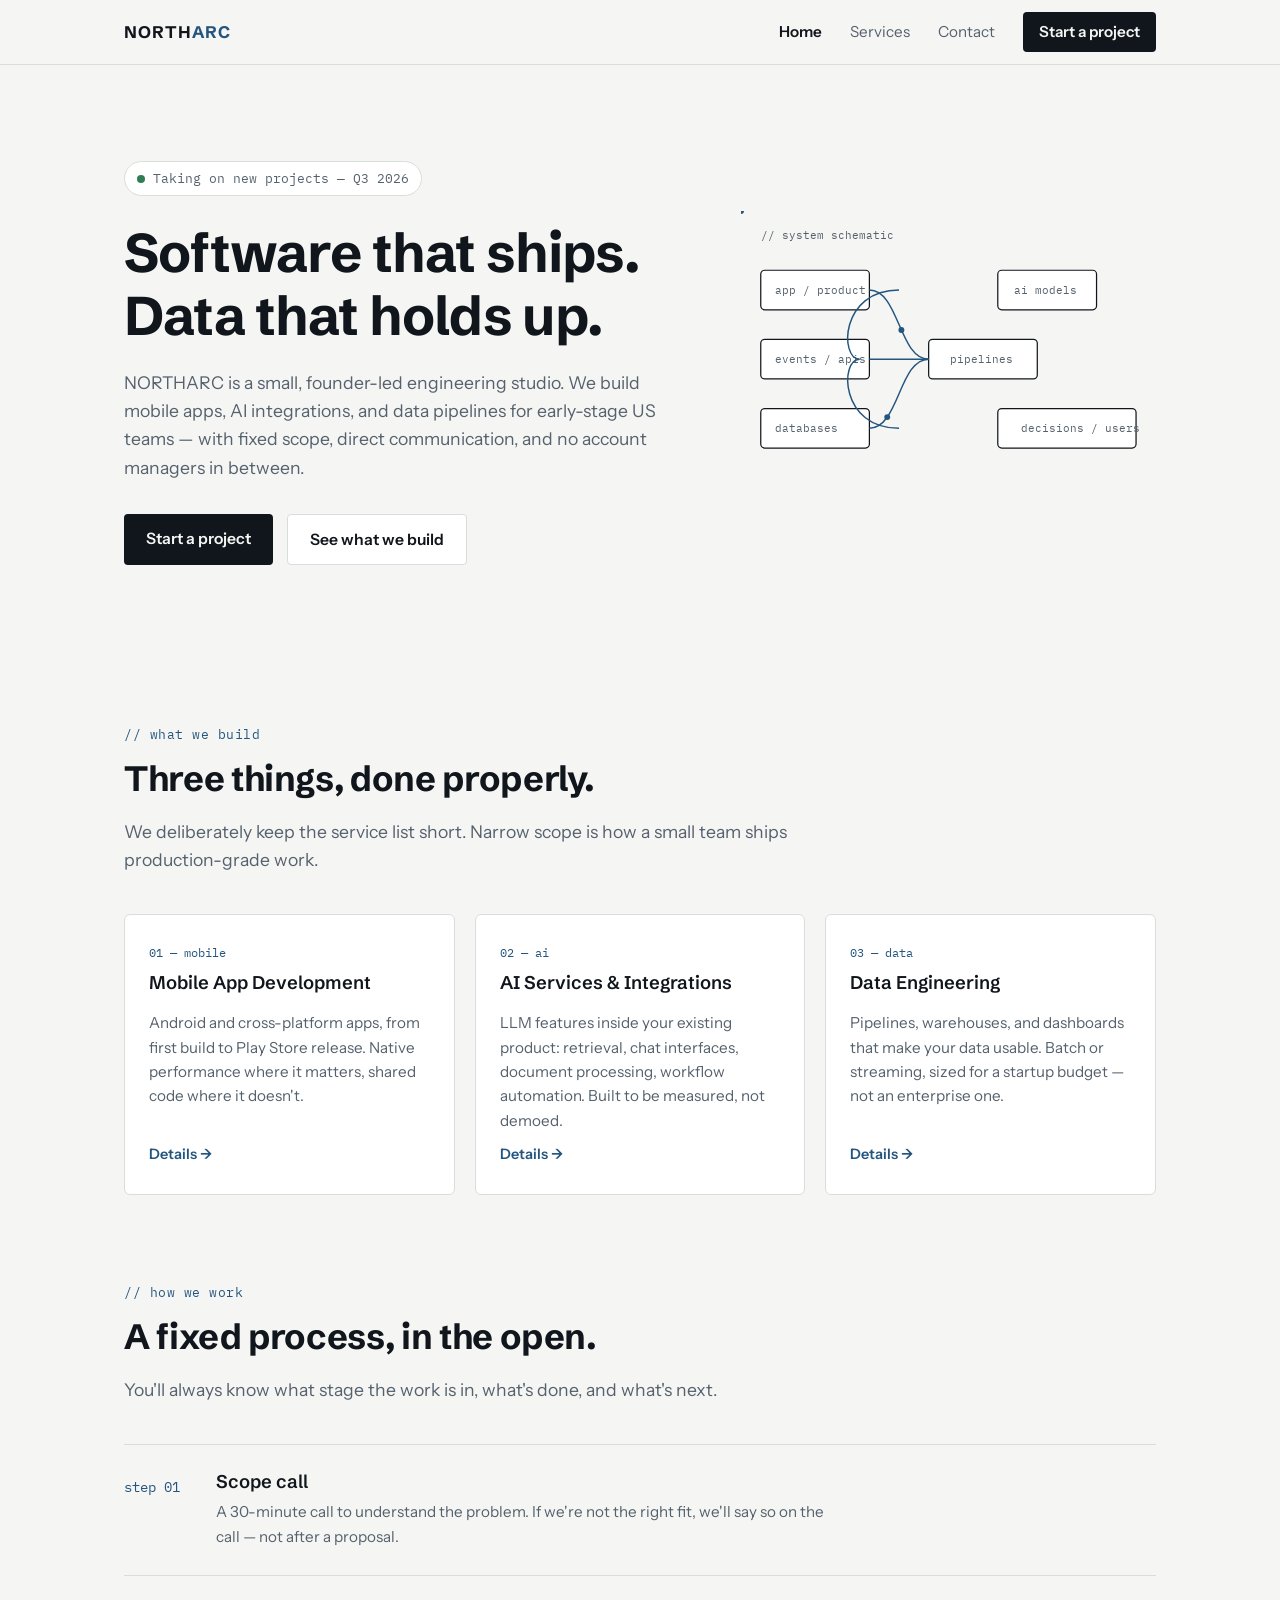
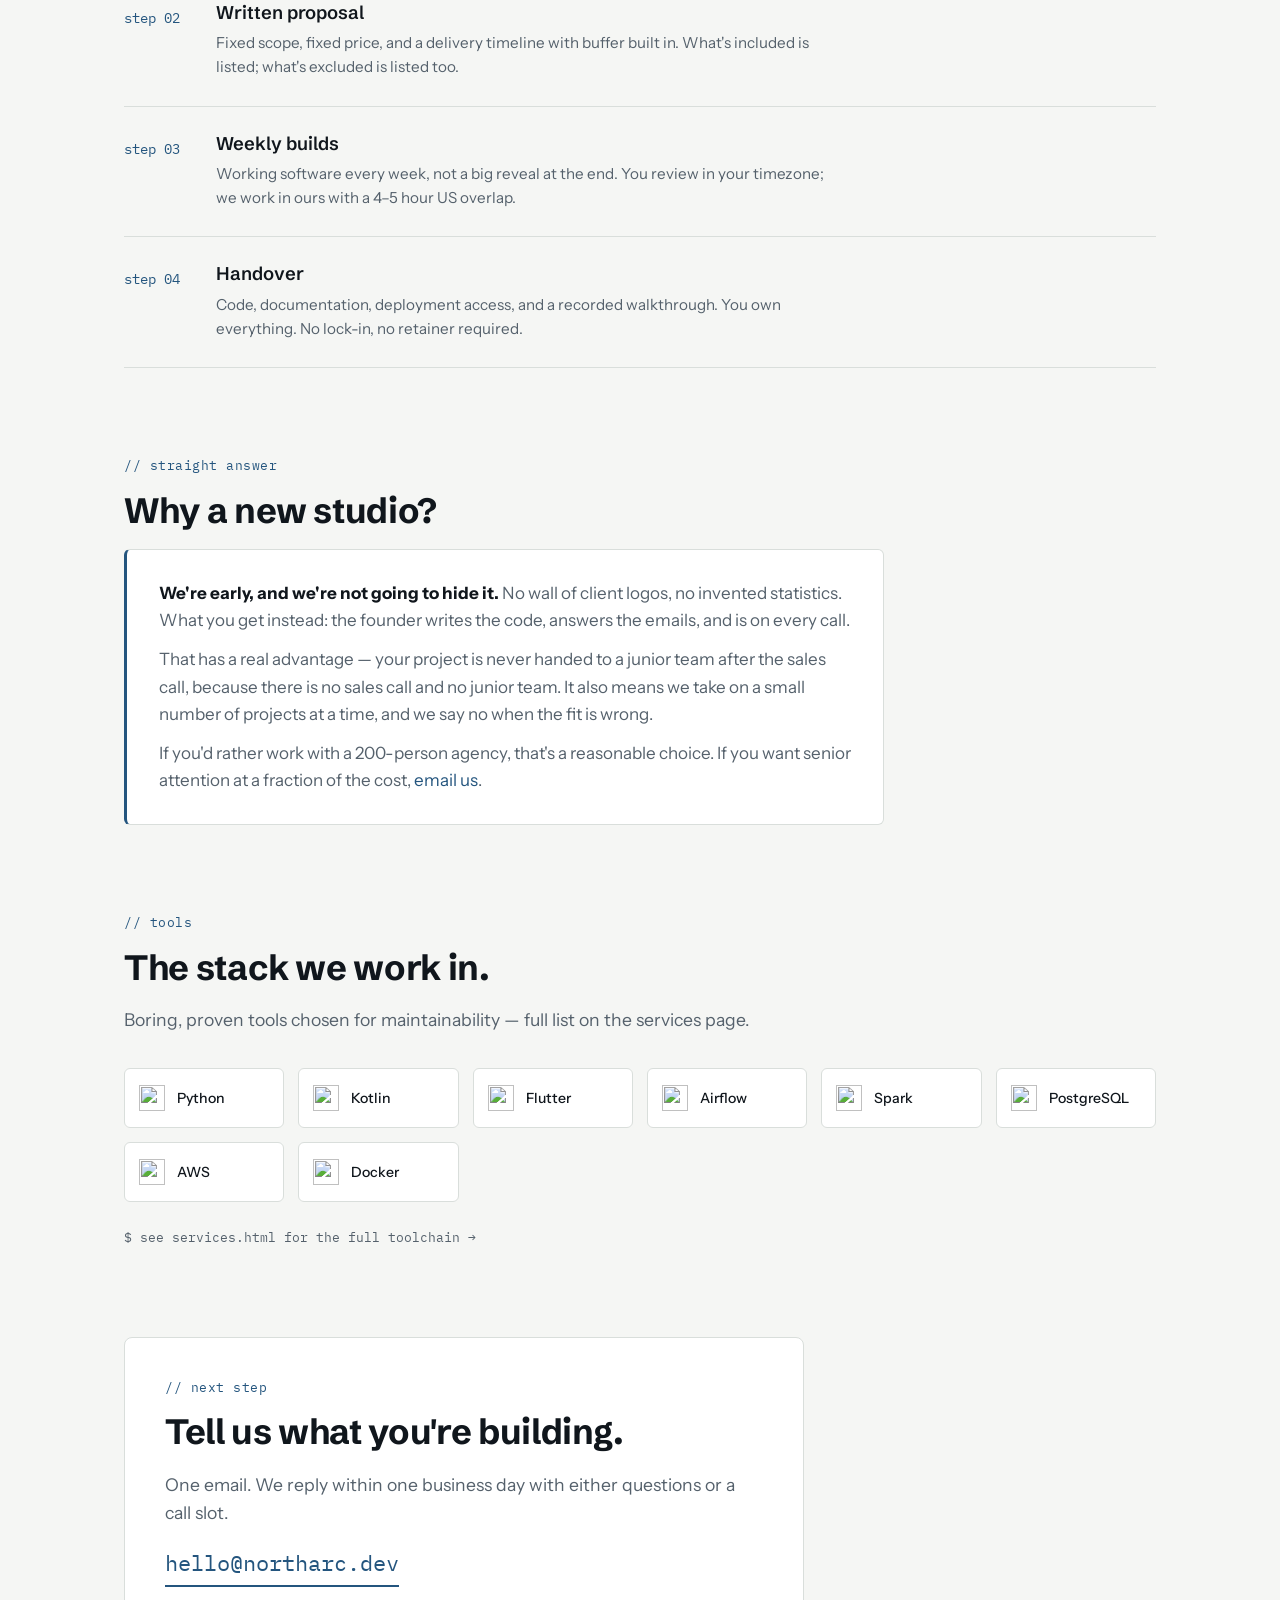
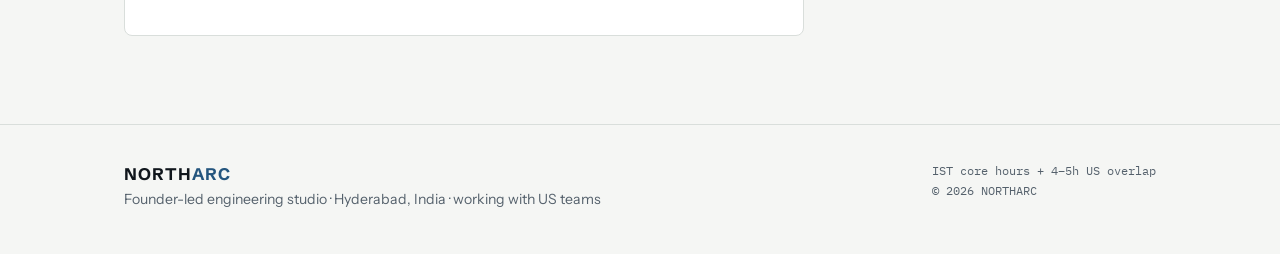
==== index.html @ 61504bf8 "Initial site: home, services, contact pages with shared styles" ====
<!DOCTYPE html>
<html lang="en">
<head>
  <meta charset="UTF-8" />
  <meta name="viewport" content="width=device-width, initial-scale=1.0" />
  <title>NORTHARC — Mobile, AI & Data Engineering for early-stage teams</title>
  <meta name="description" content="A small, founder-led engineering studio. We build mobile apps, AI integrations, and data pipelines for US startups — fixed scope, direct communication, no account managers." />
  <link rel="preconnect" href="https://fonts.googleapis.com" />
  <link rel="preconnect" href="https://fonts.gstatic.com" crossorigin />
  <link href="https://fonts.googleapis.com/css2?family=Schibsted+Grotesk:wght@500;700&family=Instrument+Sans:wght@400;500;600&family=IBM+Plex+Mono:wght@400;500&display=swap" rel="stylesheet" />
  <link rel="stylesheet" href="css/styles.css" />
</head>
<body>

<header class="site-header">
  <div class="wrap">
    <a class="logo" href="index.html">NORTH<span>ARC</span></a>
    <button class="menu-btn" aria-expanded="false" aria-controls="nav">menu</button>
    <nav class="main-nav" id="nav">
      <a href="index.html" class="active">Home</a>
      <a href="services.html">Services</a>
      <a href="contact.html">Contact</a>
      <a href="contact.html" class="nav-cta">Start a project</a>
    </nav>
  </div>
</header>

<main>

  <!-- HERO -->
  <div class="hero">
    <div class="wrap hero-grid">
      <div>
        <span class="status-line"><span class="dot"></span>Taking on new projects — Q3 2026</span>
        <h1>Software that ships.<br>Data that holds up.</h1>
        <p class="lede">NORTHARC is a small, founder-led engineering studio. We build mobile apps, AI integrations, and data pipelines for early-stage US teams — with fixed scope, direct communication, and no account managers in between.</p>
        <div class="btn-row">
          <a class="btn btn-primary" href="contact.html">Start a project</a>
          <a class="btn btn-ghost" href="services.html">See what we build</a>
        </div>
      </div>
      <div aria-hidden="true">
        <svg class="hero-schematic" viewBox="0 0 420 300" xmlns="http://www.w3.org/2000/svg">
          <text x="20" y="28">// system schematic</text>
          <!-- sources -->
          <rect class="node" x="20" y="60" width="110" height="40" rx="4"/>
          <text x="34" y="84">app / product</text>
          <rect class="node" x="20" y="130" width="110" height="40" rx="4"/>
          <text x="34" y="154">events / apis</text>
          <rect class="node" x="20" y="200" width="110" height="40" rx="4"/>
          <text x="34" y="224">databases</text>
          <!-- transform -->
          <rect class="node" x="190" y="130" width="110" height="40" rx="4"/>
          <text x="212" y="154">pipelines</text>
          <!-- output -->
          <rect class="node" x="300" y="40" width="100" height="40" rx="4" transform="translate(-40,20)"/>
          <text x="276" y="84">ai models</text>
          <rect class="node" x="260" y="200" width="140" height="40" rx="4"/>
          <text x="284" y="224">decisions / users</text>
          <!-- pipes -->
          <path class="pipe" d="M130 80 C 160 80, 160 150, 190 150"/>
          <path class="pipe" d="M130 150 L 190 150"/>
          <path class="pipe" d="M130 220 C 160 220, 160 150, 190 150"/>
          <path class="pipe" d="M300 150 C 320 150, 320 80, 260 80" transform="translate(60,0) scale(-1,1) translate(-360,0)"/>
          <path class="pipe" d="M300 150 C 320 150, 320 220, 260 220" transform="translate(60,0) scale(-1,1) translate(-360,0)"/>
          <!-- packets -->
          <circle class="pkt" r="3"><animateMotion dur="3s" repeatCount="indefinite" path="M130 80 C 160 80, 160 150, 190 150"/></circle>
          <circle class="pkt" r="3"><animateMotion dur="3s" begin="1s" repeatCount="indefinite" path="M130 220 C 160 220, 160 150, 190 150"/></circle>
          <circle class="pkt" r="3"><animateMotion dur="3s" begin="2s" repeatCount="indefinite" path="M130 150 L 190 150"/></circle>
        </svg>
      </div>
    </div>
  </div>

  <!-- SERVICES OVERVIEW -->
  <section>
    <div class="wrap">
      <span class="eyebrow">// what we build</span>
      <h2>Three things, done properly.</h2>
      <p class="lede">We deliberately keep the service list short. Narrow scope is how a small team ships production-grade work.</p>
      <div class="card-grid">
        <div class="card reveal">
          <span class="tag">01 — mobile</span>
          <h3>Mobile App Development</h3>
          <p>Android and cross-platform apps, from first build to Play Store release. Native performance where it matters, shared code where it doesn't.</p>
          <a class="more" href="services.html#mobile">Details →</a>
        </div>
        <div class="card reveal">
          <span class="tag">02 — ai</span>
          <h3>AI Services & Integrations</h3>
          <p>LLM features inside your existing product: retrieval, chat interfaces, document processing, workflow automation. Built to be measured, not demoed.</p>
          <a class="more" href="services.html#ai">Details →</a>
        </div>
        <div class="card reveal">
          <span class="tag">03 — data</span>
          <h3>Data Engineering</h3>
          <p>Pipelines, warehouses, and dashboards that make your data usable. Batch or streaming, sized for a startup budget — not an enterprise one.</p>
          <a class="more" href="services.html#data">Details →</a>
        </div>
      </div>
    </div>
  </section>

  <!-- HOW WE WORK -->
  <section style="padding-top:0">
    <div class="wrap">
      <span class="eyebrow">// how we work</span>
      <h2>A fixed process, in the open.</h2>
      <p class="lede">You'll always know what stage the work is in, what's done, and what's next.</p>
      <div class="steps">
        <div class="step reveal">
          <span class="num">step 01</span>
          <div>
            <h3>Scope call</h3>
            <p>A 30-minute call to understand the problem. If we're not the right fit, we'll say so on the call — not after a proposal.</p>
          </div>
        </div>
        <div class="step reveal">
          <span class="num">step 02</span>
          <div>
            <h3>Written proposal</h3>
            <p>Fixed scope, fixed price, and a delivery timeline with buffer built in. What's included is listed; what's excluded is listed too.</p>
          </div>
        </div>
        <div class="step reveal">
          <span class="num">step 03</span>
          <div>
            <h3>Weekly builds</h3>
            <p>Working software every week, not a big reveal at the end. You review in your timezone; we work in ours with a 4–5 hour US overlap.</p>
          </div>
        </div>
        <div class="step reveal">
          <span class="num">step 04</span>
          <div>
            <h3>Handover</h3>
            <p>Code, documentation, deployment access, and a recorded walkthrough. You own everything. No lock-in, no retainer required.</p>
          </div>
        </div>
      </div>
    </div>
  </section>

  <!-- HONEST POSITIONING -->
  <section style="padding-top:0">
    <div class="wrap">
      <span class="eyebrow">// straight answer</span>
      <h2>Why a new studio?</h2>
      <div class="plain-block reveal">
        <p><strong>We're early, and we're not going to hide it.</strong> No wall of client logos, no invented statistics. What you get instead: the founder writes the code, answers the emails, and is on every call.</p>
        <p>That has a real advantage — your project is never handed to a junior team after the sales call, because there is no sales call and no junior team. It also means we take on a small number of projects at a time, and we say no when the fit is wrong.</p>
        <p>If you'd rather work with a 200-person agency, that's a reasonable choice. If you want senior attention at a fraction of the cost, <a href="contact.html">email us</a>.</p>
      </div>
    </div>
  </section>

  <!-- STACK STRIP -->
  <section style="padding-top:0">
    <div class="wrap">
      <span class="eyebrow">// tools</span>
      <h2>The stack we work in.</h2>
      <p class="lede">Boring, proven tools chosen for maintainability — full list on the services page.</p>
      <div class="stack-grid">
        <div class="stack-item reveal"><img src="https://cdn.jsdelivr.net/gh/devicons/devicon/icons/python/python-original.svg" alt="" loading="lazy"><span>Python</span></div>
        <div class="stack-item reveal"><img src="https://cdn.jsdelivr.net/gh/devicons/devicon/icons/kotlin/kotlin-original.svg" alt="" loading="lazy"><span>Kotlin</span></div>
        <div class="stack-item reveal"><img src="https://cdn.jsdelivr.net/gh/devicons/devicon/icons/flutter/flutter-original.svg" alt="" loading="lazy"><span>Flutter</span></div>
        <div class="stack-item reveal"><img src="https://cdn.jsdelivr.net/gh/devicons/devicon/icons/apacheairflow/apacheairflow-original.svg" alt="" loading="lazy"><span>Airflow</span></div>
        <div class="stack-item reveal"><img src="https://cdn.jsdelivr.net/gh/devicons/devicon/icons/apachespark/apachespark-original.svg" alt="" loading="lazy"><span>Spark</span></div>
        <div class="stack-item reveal"><img src="https://cdn.jsdelivr.net/gh/devicons/devicon/icons/postgresql/postgresql-original.svg" alt="" loading="lazy"><span>PostgreSQL</span></div>
        <div class="stack-item reveal"><img src="https://cdn.jsdelivr.net/gh/devicons/devicon/icons/amazonwebservices/amazonwebservices-original-wordmark.svg" alt="" loading="lazy"><span>AWS</span></div>
        <div class="stack-item reveal"><img src="https://cdn.jsdelivr.net/gh/devicons/devicon/icons/docker/docker-original.svg" alt="" loading="lazy"><span>Docker</span></div>
      </div>
      <p class="stack-note">$ see services.html for the full toolchain →</p>
    </div>
  </section>

  <!-- CTA -->
  <section style="padding-top:0">
    <div class="wrap">
      <div class="contact-card reveal">
        <span class="eyebrow">// next step</span>
        <h2>Tell us what you're building.</h2>
        <p class="lede">One email. We reply within one business day with either questions or a call slot.</p>
        <a class="contact-email" href="mailto:hello@northarc.dev">hello@northarc.dev</a>
      </div>
    </div>
  </section>

</main>

<footer class="site-footer">
  <div class="wrap">
    <div>
      <div class="logo">NORTH<span>ARC</span></div>
      <p>Founder-led engineering studio · Hyderabad, India · working with US teams</p>
    </div>
    <div class="fmono">
      <div>IST core hours + 4–5h US overlap</div>
      <div>© 2026 NORTHARC</div>
    </div>
  </div>
</footer>

<script src="js/main.js"></script>
</body>
</html>
---- css/styles.css ----
/* NORTHARC — shared styles
   Rename: search-replace "NORTHARC" across /*.html
   Palette + type tokens below. */

:root {
  --paper: #f5f6f4;
  --panel: #ffffff;
  --ink: #10161c;
  --muted: #55616c;
  --line: #d9dedb;
  --accent: #24557e;
  --accent-ink: #1b4263;
  --ok: #2f7d52;
  --mono: "IBM Plex Mono", ui-monospace, monospace;
  --body: "Instrument Sans", system-ui, sans-serif;
  --display: "Schibsted Grotesk", system-ui, sans-serif;
  --maxw: 1080px;
}

* { margin: 0; padding: 0; box-sizing: border-box; }
html { scroll-behavior: smooth; }

body {
  font-family: var(--body);
  background: var(--paper);
  color: var(--ink);
  font-size: 17px;
  line-height: 1.6;
  -webkit-font-smoothing: antialiased;
}

.wrap { max-width: var(--maxw); margin: 0 auto; padding: 0 24px; }

a { color: var(--accent); text-decoration: none; }
a:hover { text-decoration: underline; }
a:focus-visible, button:focus-visible {
  outline: 2px solid var(--accent);
  outline-offset: 3px;
}

/* ---------- header ---------- */
.site-header {
  border-bottom: 1px solid var(--line);
  background: var(--paper);
  position: sticky; top: 0; z-index: 50;
}
.site-header .wrap {
  display: flex; align-items: center; justify-content: space-between;
  height: 64px;
}
.logo {
  font-family: var(--display);
  font-weight: 700;
  letter-spacing: 0.06em;
  font-size: 1.05rem;
  color: var(--ink);
}
.logo:hover { text-decoration: none; }
.logo span { color: var(--accent); }

nav.main-nav { display: flex; gap: 28px; align-items: center; }
nav.main-nav a {
  color: var(--muted);
  font-size: 0.95rem;
}
nav.main-nav a.active { color: var(--ink); font-weight: 600; }
nav.main-nav a.nav-cta {
  color: var(--paper);
  background: var(--ink);
  padding: 8px 16px;
  border-radius: 4px;
  font-weight: 600;
}
nav.main-nav a.nav-cta:hover { background: var(--accent-ink); text-decoration: none; }

.menu-btn { display: none; background: none; border: 1px solid var(--line); border-radius: 4px; padding: 6px 10px; font-family: var(--mono); font-size: 0.85rem; cursor: pointer; color: var(--ink); }

/* ---------- shared section furniture ---------- */
section { padding: 88px 0; }
.eyebrow {
  font-family: var(--mono);
  font-size: 0.8rem;
  letter-spacing: 0.04em;
  color: var(--accent);
  display: block;
  margin-bottom: 14px;
}
h1, h2, h3 { font-family: var(--display); line-height: 1.15; }
h1 { font-size: clamp(2.2rem, 5vw, 3.4rem); font-weight: 700; letter-spacing: -0.015em; }
h2 { font-size: clamp(1.6rem, 3.4vw, 2.2rem); font-weight: 700; letter-spacing: -0.01em; margin-bottom: 18px; }
h3 { font-size: 1.15rem; font-weight: 600; margin-bottom: 8px; }
.lede { color: var(--muted); font-size: 1.1rem; max-width: 58ch; }

.rule { border: 0; border-top: 1px solid var(--line); }

/* ---------- hero ---------- */
.hero { padding: 96px 0 72px; }
.hero-grid {
  display: grid;
  grid-template-columns: minmax(0, 1.15fr) minmax(0, 0.85fr);
  gap: 56px;
  align-items: center;
}
.hero .lede { margin: 22px 0 32px; }

.status-line {
  font-family: var(--mono);
  font-size: 0.82rem;
  color: var(--muted);
  display: inline-flex; align-items: center; gap: 8px;
  border: 1px solid var(--line);
  background: var(--panel);
  padding: 6px 12px;
  border-radius: 999px;
  margin-bottom: 26px;
}
.status-line .dot {
  width: 8px; height: 8px; border-radius: 50%;
  background: var(--ok);
}

.btn-row { display: flex; gap: 14px; flex-wrap: wrap; }
.btn {
  display: inline-block;
  padding: 12px 22px;
  border-radius: 4px;
  font-weight: 600;
  font-size: 0.98rem;
}
.btn-primary { background: var(--ink); color: var(--paper); }
.btn-primary:hover { background: var(--accent-ink); text-decoration: none; }
.btn-ghost { border: 1px solid var(--line); color: var(--ink); background: var(--panel); }
.btn-ghost:hover { border-color: var(--ink); text-decoration: none; }

.hero-schematic { width: 100%; height: auto; }
.hero-schematic text { font-family: var(--mono); font-size: 11px; fill: var(--muted); }
.hero-schematic .node { fill: var(--panel); stroke: var(--ink); stroke-width: 1.25; }
.hero-schematic .pipe { stroke: var(--accent); stroke-width: 1.5; fill: none; }
.hero-schematic .pkt { fill: var(--accent); }

/* ---------- cards ---------- */
.card-grid { display: grid; grid-template-columns: repeat(3, 1fr); gap: 20px; margin-top: 40px; }
.card {
  background: var(--panel);
  border: 1px solid var(--line);
  border-radius: 6px;
  padding: 28px 24px;
  display: flex; flex-direction: column; gap: 10px;
}
.card .tag {
  font-family: var(--mono);
  font-size: 0.75rem;
  color: var(--accent);
}
.card p { color: var(--muted); font-size: 0.95rem; }
.card .more { margin-top: auto; font-size: 0.9rem; font-weight: 600; }

/* ---------- process ---------- */
.steps { margin-top: 40px; display: grid; gap: 0; }
.step {
  display: grid;
  grid-template-columns: 72px 1fr;
  gap: 20px;
  padding: 26px 0;
  border-top: 1px solid var(--line);
}
.step:last-child { border-bottom: 1px solid var(--line); }
.step .num { font-family: var(--mono); color: var(--accent); font-size: 0.9rem; padding-top: 4px; }
.step p { color: var(--muted); font-size: 0.95rem; max-width: 62ch; }

/* ---------- stack strip / grid ---------- */
.stack-note { font-family: var(--mono); font-size: 0.8rem; color: var(--muted); margin-top: 26px; }
.stack-grid {
  display: grid;
  grid-template-columns: repeat(auto-fill, minmax(150px, 1fr));
  gap: 14px;
  margin-top: 34px;
}
.stack-item {
  background: var(--panel);
  border: 1px solid var(--line);
  border-radius: 6px;
  padding: 16px 14px;
  display: flex; align-items: center; gap: 12px;
}
.stack-item img { width: 26px; height: 26px; object-fit: contain; }
.stack-item span { font-size: 0.88rem; font-weight: 500; }

/* ---------- honesty block ---------- */
.plain-block {
  background: var(--panel);
  border: 1px solid var(--line);
  border-left: 3px solid var(--accent);
  border-radius: 6px;
  padding: 30px 32px;
  max-width: 760px;
}
.plain-block p { color: var(--muted); }
.plain-block p + p { margin-top: 12px; }
.plain-block strong { color: var(--ink); }

/* ---------- service detail ---------- */
.svc { border-top: 1px solid var(--line); padding: 64px 0; }
.svc-grid { display: grid; grid-template-columns: minmax(0,1fr) minmax(0,1fr); gap: 48px; }
.svc ul { list-style: none; margin-top: 18px; display: grid; gap: 10px; }
.svc li {
  padding-left: 22px; position: relative;
  color: var(--muted); font-size: 0.97rem;
}
.svc li::before {
  content: "→"; position: absolute; left: 0; color: var(--accent);
  font-family: var(--mono); font-size: 0.85rem;
}
.svc-deliverable {
  font-family: var(--mono); font-size: 0.8rem; color: var(--muted);
  border: 1px dashed var(--line); border-radius: 6px;
  padding: 14px 16px; margin-top: 22px;
}

/* ---------- contact ---------- */
.contact-card {
  background: var(--panel); border: 1px solid var(--line); border-radius: 8px;
  padding: 40px; max-width: 680px;
}
.contact-email {
  font-family: var(--mono);
  font-size: clamp(1.05rem, 2.6vw, 1.4rem);
  display: inline-block;
  margin: 18px 0 8px;
  border-bottom: 2px solid var(--accent);
  padding-bottom: 4px;
}
.contact-email:hover { text-decoration: none; }
.contact-meta { font-family: var(--mono); font-size: 0.82rem; color: var(--muted); margin-top: 26px; display: grid; gap: 8px; }
.checklist { margin-top: 30px; }
.checklist h3 { margin-bottom: 12px; }
.checklist ol { padding-left: 20px; color: var(--muted); display: grid; gap: 8px; font-size: 0.95rem; }

/* ---------- footer ---------- */
.site-footer {
  border-top: 1px solid var(--line);
  padding: 36px 0 44px;
  color: var(--muted);
  font-size: 0.88rem;
}
.site-footer .wrap { display: flex; justify-content: space-between; gap: 20px; flex-wrap: wrap; }
.site-footer .fmono { font-family: var(--mono); font-size: 0.78rem; }

/* ---------- reveal ---------- */
.reveal { opacity: 0; transform: translateY(14px); transition: opacity .5s ease, transform .5s ease; }
.reveal.in { opacity: 1; transform: none; }
@media (prefers-reduced-motion: reduce) {
  .reveal { opacity: 1; transform: none; transition: none; }
  html { scroll-behavior: auto; }
}

/* ---------- responsive ---------- */
@media (max-width: 860px) {
  section { padding: 64px 0; }
  .hero { padding: 64px 0 48px; }
  .hero-grid { grid-template-columns: 1fr; gap: 40px; }
  .card-grid { grid-template-columns: 1fr; }
  .svc-grid { grid-template-columns: 1fr; gap: 28px; }
  nav.main-nav {
    display: none;
    position: absolute; top: 64px; left: 0; right: 0;
    background: var(--paper); border-bottom: 1px solid var(--line);
    flex-direction: column; align-items: flex-start;
    padding: 18px 24px; gap: 16px;
  }
  nav.main-nav.open { display: flex; }
  .menu-btn { display: block; }
}
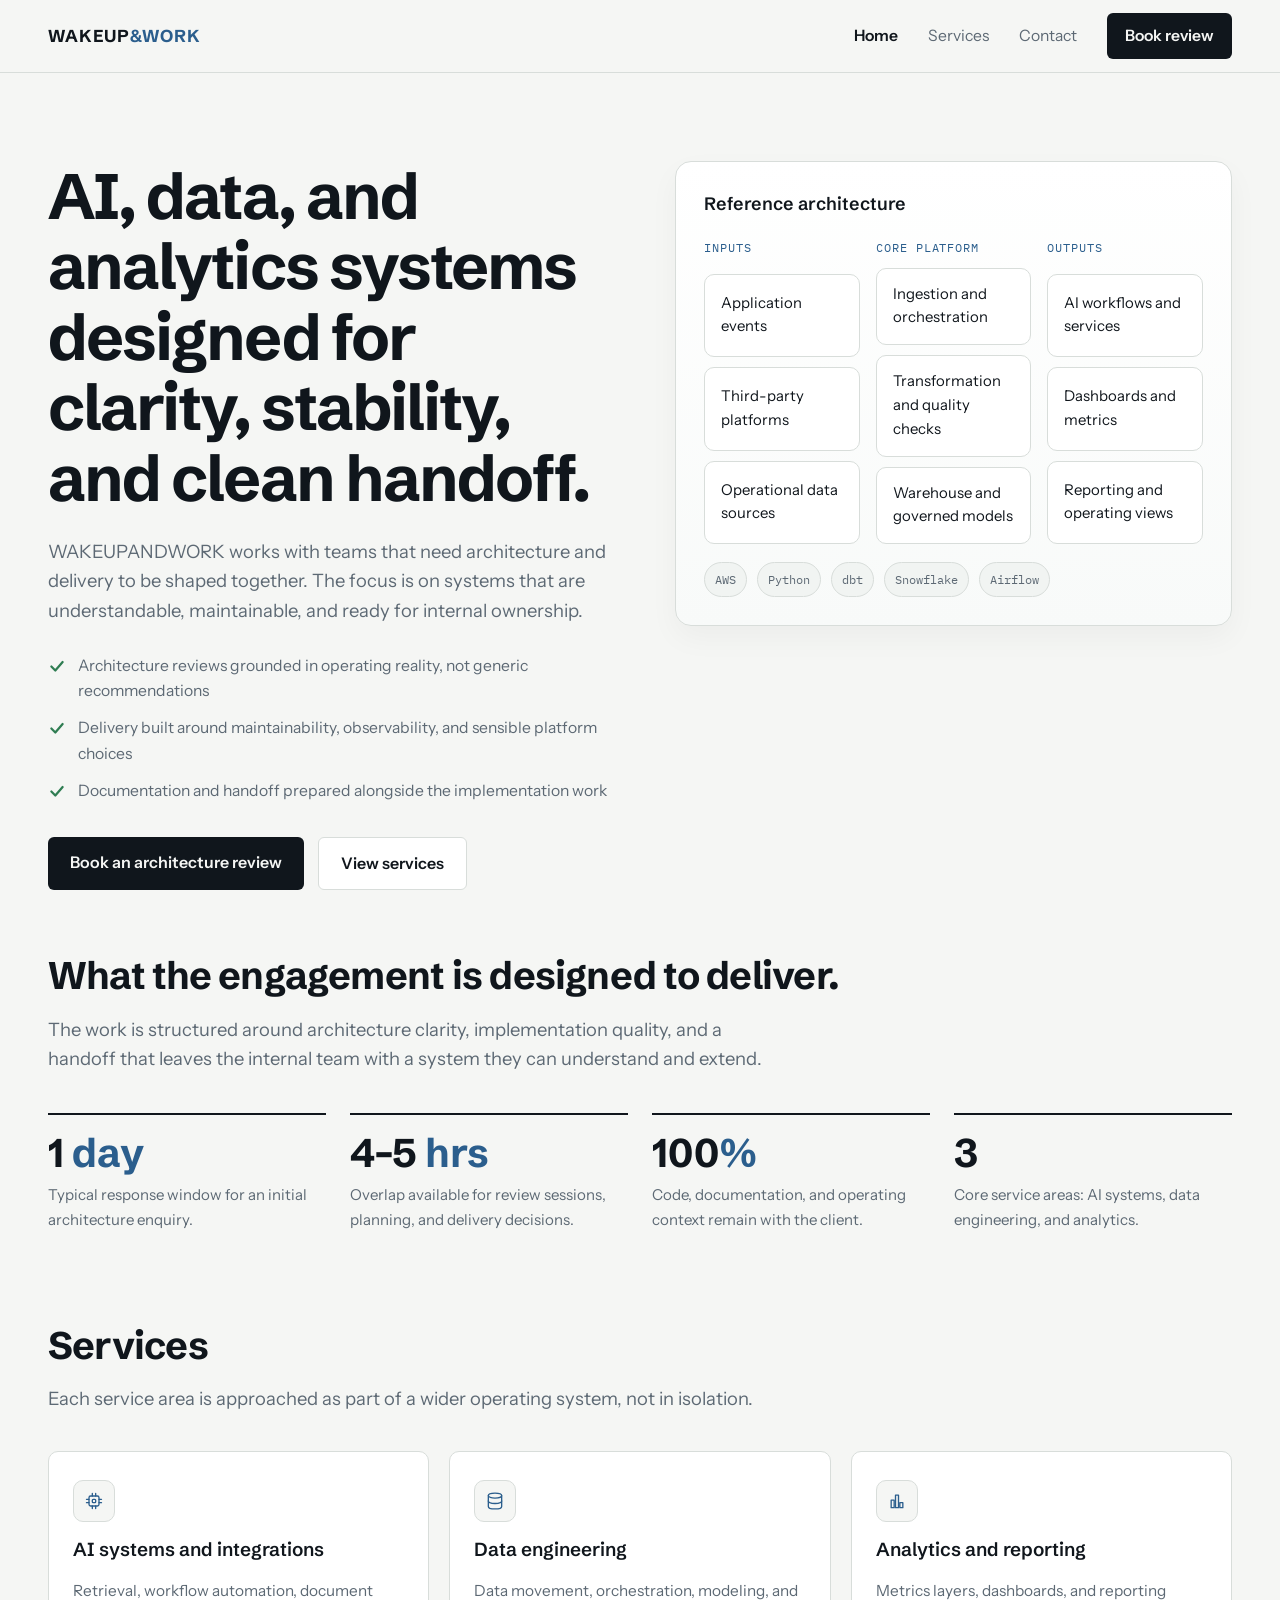
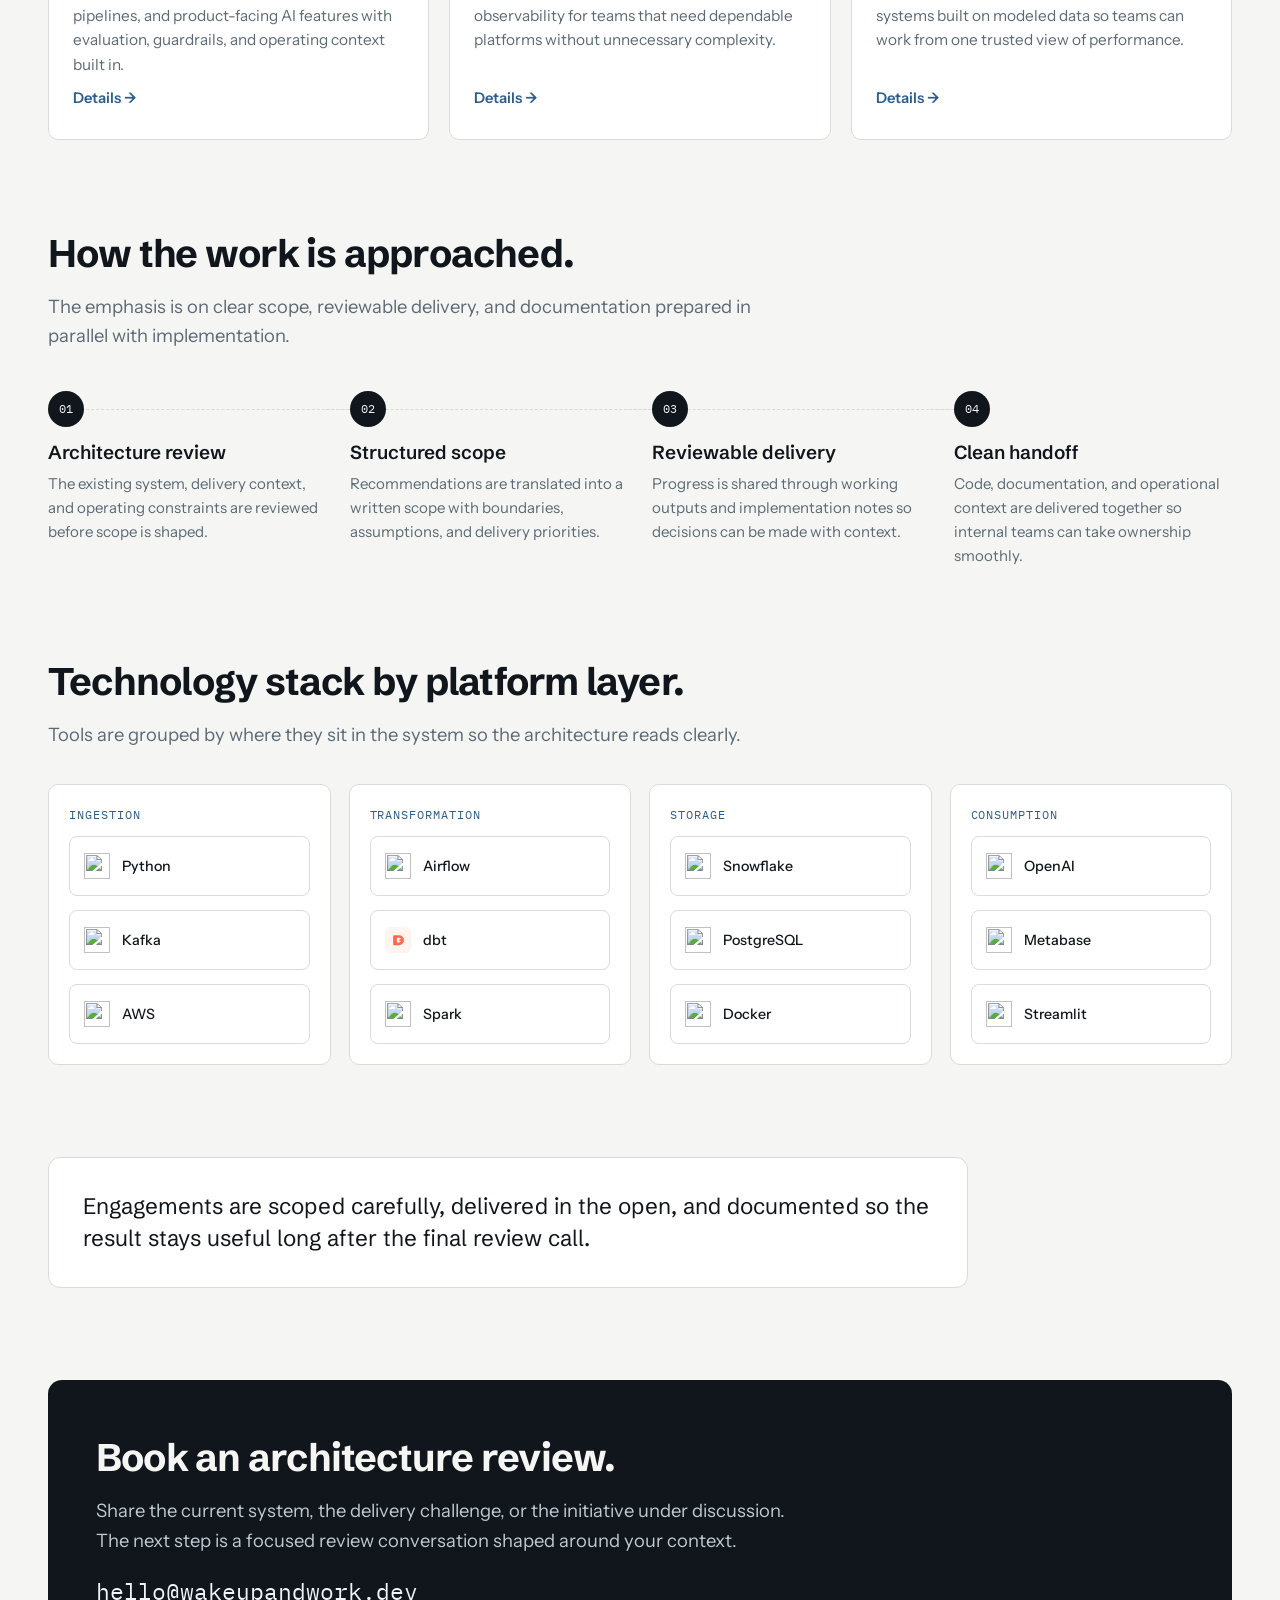
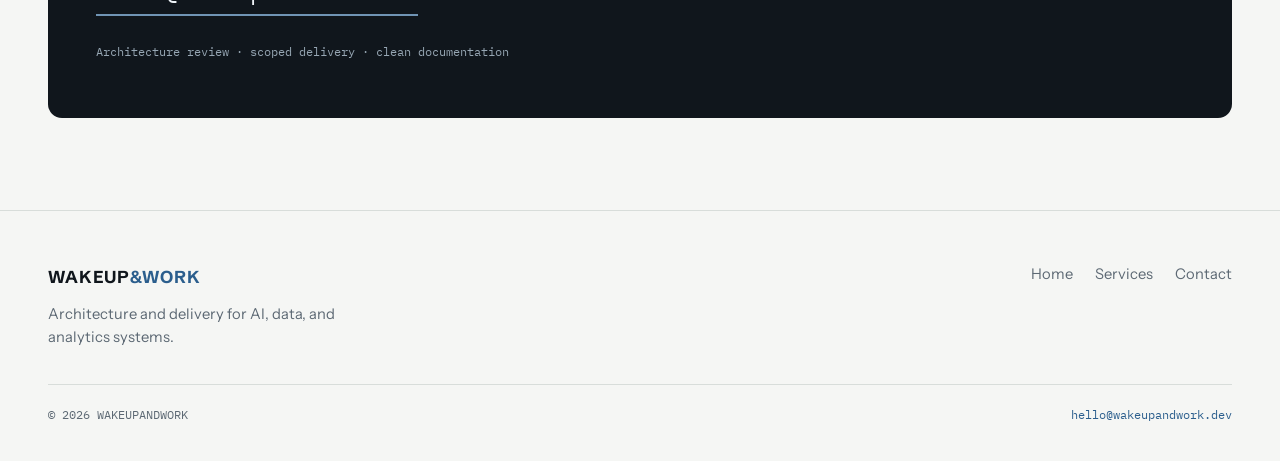
==== commit 66bab741: "Rebrand and redesign: WAKEUPANDWORK site with enhanced UX - New hero with checkmark points and struc" ====
--- a/index.html
+++ b/index.html
@@ -3,199 +3,279 @@
 <head>
   <meta charset="UTF-8" />
   <meta name="viewport" content="width=device-width, initial-scale=1.0" />
-  <title>NORTHARC — Mobile, AI & Data Engineering for early-stage teams</title>
-  <meta name="description" content="A small, founder-led engineering studio. We build mobile apps, AI integrations, and data pipelines for US startups — fixed scope, direct communication, no account managers." />
+  <title>WAKEUPANDWORK — AI, Data Engineering & Analytics</title>
+  <meta name="description" content="Architecture and delivery for AI integrations, data engineering, and analytics systems designed for clarity, stability, and clean handoff." />
+  <meta name="theme-color" content="#f5f6f4" />
+  <meta property="og:type" content="website" />
+  <meta property="og:title" content="WAKEUPANDWORK — AI, Data Engineering & Analytics" />
+  <meta property="og:description" content="Architecture and delivery for AI integrations, data engineering, and analytics systems designed for clarity, stability, and clean handoff." />
+  <meta property="og:image" content="assets/social-card.svg" />
+  <meta property="twitter:card" content="summary_large_image" />
+  <meta property="twitter:title" content="WAKEUPANDWORK — AI, Data Engineering & Analytics" />
+  <meta property="twitter:description" content="Architecture and delivery for AI integrations, data engineering, and analytics systems designed for clarity, stability, and clean handoff." />
+  <meta property="twitter:image" content="assets/social-card.svg" />
+  <link rel="icon" href="assets/favicon.svg" type="image/svg+xml" />
   <link rel="preconnect" href="https://fonts.googleapis.com" />
   <link rel="preconnect" href="https://fonts.gstatic.com" crossorigin />
   <link href="https://fonts.googleapis.com/css2?family=Schibsted+Grotesk:wght@500;700&family=Instrument+Sans:wght@400;500;600&family=IBM+Plex+Mono:wght@400;500&display=swap" rel="stylesheet" />
   <link rel="stylesheet" href="css/styles.css" />
+  <script type="application/ld+json">
+    {
+      "@context": "https://schema.org",
+      "@type": "ProfessionalService",
+      "name": "WAKEUPANDWORK",
+      "description": "Architecture and delivery for AI integrations, data engineering, and analytics systems.",
+      "email": "hello@wakeupandwork.dev",
+      "address": {
+        "@type": "PostalAddress",
+        "addressLocality": "Hyderabad",
+        "addressCountry": "India"
+      },
+      "serviceType": [
+        "AI Integrations",
+        "Data Engineering",
+        "Analytics"
+      ]
+    }
+  </script>
 </head>
 <body>
 
 <header class="site-header">
   <div class="wrap">
-    <a class="logo" href="index.html">NORTH<span>ARC</span></a>
+    <a class="logo" href="index.html">WAKEUP<span>&amp;WORK</span></a>
     <button class="menu-btn" aria-expanded="false" aria-controls="nav">menu</button>
     <nav class="main-nav" id="nav">
       <a href="index.html" class="active">Home</a>
       <a href="services.html">Services</a>
       <a href="contact.html">Contact</a>
-      <a href="contact.html" class="nav-cta">Start a project</a>
+      <a href="contact.html" class="nav-cta">Book review</a>
     </nav>
   </div>
 </header>
 
 <main>
-
-  <!-- HERO -->
   <div class="hero">
     <div class="wrap hero-grid">
       <div>
-        <span class="status-line"><span class="dot"></span>Taking on new projects — Q3 2026</span>
-        <h1>Software that ships.<br>Data that holds up.</h1>
-        <p class="lede">NORTHARC is a small, founder-led engineering studio. We build mobile apps, AI integrations, and data pipelines for early-stage US teams — with fixed scope, direct communication, and no account managers in between.</p>
+        <h1>AI, data, and analytics systems designed for clarity, stability, and clean handoff.</h1>
+        <p class="lede">WAKEUPANDWORK works with teams that need architecture and delivery to be shaped together. The focus is on systems that are understandable, maintainable, and ready for internal ownership.</p>
+        <ul class="hero-points">
+          <li>
+            <svg viewBox="0 0 16 16" fill="none" stroke="currentColor" stroke-width="2" stroke-linecap="round" stroke-linejoin="round" aria-hidden="true"><path d="M3 8.5 6.5 12 13 4.5"/></svg>
+            <span>Architecture reviews grounded in operating reality, not generic recommendations</span>
+          </li>
+          <li>
+            <svg viewBox="0 0 16 16" fill="none" stroke="currentColor" stroke-width="2" stroke-linecap="round" stroke-linejoin="round" aria-hidden="true"><path d="M3 8.5 6.5 12 13 4.5"/></svg>
+            <span>Delivery built around maintainability, observability, and sensible platform choices</span>
+          </li>
+          <li>
+            <svg viewBox="0 0 16 16" fill="none" stroke="currentColor" stroke-width="2" stroke-linecap="round" stroke-linejoin="round" aria-hidden="true"><path d="M3 8.5 6.5 12 13 4.5"/></svg>
+            <span>Documentation and handoff prepared alongside the implementation work</span>
+          </li>
+        </ul>
         <div class="btn-row">
-          <a class="btn btn-primary" href="contact.html">Start a project</a>
-          <a class="btn btn-ghost" href="services.html">See what we build</a>
-        </div>
-      </div>
-      <div aria-hidden="true">
-        <svg class="hero-schematic" viewBox="0 0 420 300" xmlns="http://www.w3.org/2000/svg">
-          <text x="20" y="28">// system schematic</text>
-          <!-- sources -->
-          <rect class="node" x="20" y="60" width="110" height="40" rx="4"/>
-          <text x="34" y="84">app / product</text>
-          <rect class="node" x="20" y="130" width="110" height="40" rx="4"/>
-          <text x="34" y="154">events / apis</text>
-          <rect class="node" x="20" y="200" width="110" height="40" rx="4"/>
-          <text x="34" y="224">databases</text>
-          <!-- transform -->
-          <rect class="node" x="190" y="130" width="110" height="40" rx="4"/>
-          <text x="212" y="154">pipelines</text>
-          <!-- output -->
-          <rect class="node" x="300" y="40" width="100" height="40" rx="4" transform="translate(-40,20)"/>
-          <text x="276" y="84">ai models</text>
-          <rect class="node" x="260" y="200" width="140" height="40" rx="4"/>
-          <text x="284" y="224">decisions / users</text>
-          <!-- pipes -->
-          <path class="pipe" d="M130 80 C 160 80, 160 150, 190 150"/>
-          <path class="pipe" d="M130 150 L 190 150"/>
-          <path class="pipe" d="M130 220 C 160 220, 160 150, 190 150"/>
-          <path class="pipe" d="M300 150 C 320 150, 320 80, 260 80" transform="translate(60,0) scale(-1,1) translate(-360,0)"/>
-          <path class="pipe" d="M300 150 C 320 150, 320 220, 260 220" transform="translate(60,0) scale(-1,1) translate(-360,0)"/>
-          <!-- packets -->
-          <circle class="pkt" r="3"><animateMotion dur="3s" repeatCount="indefinite" path="M130 80 C 160 80, 160 150, 190 150"/></circle>
-          <circle class="pkt" r="3"><animateMotion dur="3s" begin="1s" repeatCount="indefinite" path="M130 220 C 160 220, 160 150, 190 150"/></circle>
-          <circle class="pkt" r="3"><animateMotion dur="3s" begin="2s" repeatCount="indefinite" path="M130 150 L 190 150"/></circle>
-        </svg>
+          <a class="btn btn-primary" href="contact.html">Book an architecture review</a>
+          <a class="btn btn-ghost" href="services.html">View services</a>
+        </div>
+      </div>
+      <div class="hero-panel" aria-hidden="true">
+        <div class="panel-head">Reference architecture</div>
+        <div class="panel-grid">
+          <div class="panel-col">
+            <div class="panel-label">Inputs</div>
+            <div class="panel-node">Application events</div>
+            <div class="panel-node">Third-party platforms</div>
+            <div class="panel-node">Operational data sources</div>
+          </div>
+          <div class="panel-col">
+            <div class="panel-label">Core platform</div>
+            <div class="panel-node">Ingestion and orchestration</div>
+            <div class="panel-node">Transformation and quality checks</div>
+            <div class="panel-node">Warehouse and governed models</div>
+          </div>
+          <div class="panel-col">
+            <div class="panel-label">Outputs</div>
+            <div class="panel-node">AI workflows and services</div>
+            <div class="panel-node">Dashboards and metrics</div>
+            <div class="panel-node">Reporting and operating views</div>
+          </div>
+        </div>
+        <div class="panel-footer">
+          <span>AWS</span>
+          <span>Python</span>
+          <span>dbt</span>
+          <span>Snowflake</span>
+          <span>Airflow</span>
+        </div>
       </div>
     </div>
   </div>
 
-  <!-- SERVICES OVERVIEW -->
-  <section>
-    <div class="wrap">
-      <span class="eyebrow">// what we build</span>
-      <h2>Three things, done properly.</h2>
-      <p class="lede">We deliberately keep the service list short. Narrow scope is how a small team ships production-grade work.</p>
+  <section style="padding-top:0">
+    <div class="wrap">
+      <h2>What the engagement is designed to deliver.</h2>
+      <p class="lede">The work is structured around architecture clarity, implementation quality, and a handoff that leaves the internal team with a system they can understand and extend.</p>
+      <div class="fact-grid">
+        <div class="fact reveal">
+          <span class="n">1 <em>day</em></span>
+          <p>Typical response window for an initial architecture enquiry.</p>
+        </div>
+        <div class="fact reveal">
+          <span class="n">4–5 <em>hrs</em></span>
+          <p>Overlap available for review sessions, planning, and delivery decisions.</p>
+        </div>
+        <div class="fact reveal">
+          <span class="n">100<em>%</em></span>
+          <p>Code, documentation, and operating context remain with the client.</p>
+        </div>
+        <div class="fact reveal">
+          <span class="n">3</span>
+          <p>Core service areas: AI systems, data engineering, and analytics.</p>
+        </div>
+      </div>
+    </div>
+  </section>
+
+  <section style="padding-top:0">
+    <div class="wrap">
+      <h2>Services</h2>
+      <p class="lede">Each service area is approached as part of a wider operating system, not in isolation.</p>
       <div class="card-grid">
         <div class="card reveal">
-          <span class="tag">01 — mobile</span>
-          <h3>Mobile App Development</h3>
-          <p>Android and cross-platform apps, from first build to Play Store release. Native performance where it matters, shared code where it doesn't.</p>
-          <a class="more" href="services.html#mobile">Details →</a>
+          <div class="card-icon" aria-hidden="true">
+            <svg viewBox="0 0 24 24" fill="none" stroke="currentColor" stroke-width="1.6" stroke-linecap="round" stroke-linejoin="round"><rect x="6" y="6" width="12" height="12" rx="2"/><path d="M10 3v3M14 3v3M10 18v3M14 18v3M3 10h3M3 14h3M18 10h3M18 14h3"/><rect x="10" y="10" width="4" height="4" rx="1"/></svg>
+          </div>
+          <h3>AI systems and integrations</h3>
+          <p>Retrieval, workflow automation, document pipelines, and product-facing AI features with evaluation, guardrails, and operating context built in.</p>
+          <a class="more" href="services.html#ai">Details →</a>
         </div>
         <div class="card reveal">
-          <span class="tag">02 — ai</span>
-          <h3>AI Services & Integrations</h3>
-          <p>LLM features inside your existing product: retrieval, chat interfaces, document processing, workflow automation. Built to be measured, not demoed.</p>
-          <a class="more" href="services.html#ai">Details →</a>
+          <div class="card-icon" aria-hidden="true">
+            <svg viewBox="0 0 24 24" fill="none" stroke="currentColor" stroke-width="1.6" stroke-linecap="round" stroke-linejoin="round"><ellipse cx="12" cy="5.5" rx="8" ry="3"/><path d="M4 5.5v13c0 1.66 3.58 3 8 3s8-1.34 8-3v-13"/><path d="M4 12c0 1.66 3.58 3 8 3s8-1.34 8-3"/></svg>
+          </div>
+          <h3>Data engineering</h3>
+          <p>Data movement, orchestration, modeling, and observability for teams that need dependable platforms without unnecessary complexity.</p>
+          <a class="more" href="services.html#data">Details →</a>
         </div>
         <div class="card reveal">
-          <span class="tag">03 — data</span>
-          <h3>Data Engineering</h3>
-          <p>Pipelines, warehouses, and dashboards that make your data usable. Batch or streaming, sized for a startup budget — not an enterprise one.</p>
-          <a class="more" href="services.html#data">Details →</a>
-        </div>
-      </div>
-    </div>
-  </section>
-
-  <!-- HOW WE WORK -->
-  <section style="padding-top:0">
-    <div class="wrap">
-      <span class="eyebrow">// how we work</span>
-      <h2>A fixed process, in the open.</h2>
-      <p class="lede">You'll always know what stage the work is in, what's done, and what's next.</p>
-      <div class="steps">
-        <div class="step reveal">
-          <span class="num">step 01</span>
-          <div>
-            <h3>Scope call</h3>
-            <p>A 30-minute call to understand the problem. If we're not the right fit, we'll say so on the call — not after a proposal.</p>
-          </div>
-        </div>
-        <div class="step reveal">
-          <span class="num">step 02</span>
-          <div>
-            <h3>Written proposal</h3>
-            <p>Fixed scope, fixed price, and a delivery timeline with buffer built in. What's included is listed; what's excluded is listed too.</p>
-          </div>
-        </div>
-        <div class="step reveal">
-          <span class="num">step 03</span>
-          <div>
-            <h3>Weekly builds</h3>
-            <p>Working software every week, not a big reveal at the end. You review in your timezone; we work in ours with a 4–5 hour US overlap.</p>
-          </div>
-        </div>
-        <div class="step reveal">
-          <span class="num">step 04</span>
-          <div>
-            <h3>Handover</h3>
-            <p>Code, documentation, deployment access, and a recorded walkthrough. You own everything. No lock-in, no retainer required.</p>
-          </div>
-        </div>
-      </div>
-    </div>
-  </section>
-
-  <!-- HONEST POSITIONING -->
-  <section style="padding-top:0">
-    <div class="wrap">
-      <span class="eyebrow">// straight answer</span>
-      <h2>Why a new studio?</h2>
-      <div class="plain-block reveal">
-        <p><strong>We're early, and we're not going to hide it.</strong> No wall of client logos, no invented statistics. What you get instead: the founder writes the code, answers the emails, and is on every call.</p>
-        <p>That has a real advantage — your project is never handed to a junior team after the sales call, because there is no sales call and no junior team. It also means we take on a small number of projects at a time, and we say no when the fit is wrong.</p>
-        <p>If you'd rather work with a 200-person agency, that's a reasonable choice. If you want senior attention at a fraction of the cost, <a href="contact.html">email us</a>.</p>
-      </div>
-    </div>
-  </section>
-
-  <!-- STACK STRIP -->
-  <section style="padding-top:0">
-    <div class="wrap">
-      <span class="eyebrow">// tools</span>
-      <h2>The stack we work in.</h2>
-      <p class="lede">Boring, proven tools chosen for maintainability — full list on the services page.</p>
-      <div class="stack-grid">
-        <div class="stack-item reveal"><img src="https://cdn.jsdelivr.net/gh/devicons/devicon/icons/python/python-original.svg" alt="" loading="lazy"><span>Python</span></div>
-        <div class="stack-item reveal"><img src="https://cdn.jsdelivr.net/gh/devicons/devicon/icons/kotlin/kotlin-original.svg" alt="" loading="lazy"><span>Kotlin</span></div>
-        <div class="stack-item reveal"><img src="https://cdn.jsdelivr.net/gh/devicons/devicon/icons/flutter/flutter-original.svg" alt="" loading="lazy"><span>Flutter</span></div>
-        <div class="stack-item reveal"><img src="https://cdn.jsdelivr.net/gh/devicons/devicon/icons/apacheairflow/apacheairflow-original.svg" alt="" loading="lazy"><span>Airflow</span></div>
-        <div class="stack-item reveal"><img src="https://cdn.jsdelivr.net/gh/devicons/devicon/icons/apachespark/apachespark-original.svg" alt="" loading="lazy"><span>Spark</span></div>
-        <div class="stack-item reveal"><img src="https://cdn.jsdelivr.net/gh/devicons/devicon/icons/postgresql/postgresql-original.svg" alt="" loading="lazy"><span>PostgreSQL</span></div>
-        <div class="stack-item reveal"><img src="https://cdn.jsdelivr.net/gh/devicons/devicon/icons/amazonwebservices/amazonwebservices-original-wordmark.svg" alt="" loading="lazy"><span>AWS</span></div>
-        <div class="stack-item reveal"><img src="https://cdn.jsdelivr.net/gh/devicons/devicon/icons/docker/docker-original.svg" alt="" loading="lazy"><span>Docker</span></div>
-      </div>
-      <p class="stack-note">$ see services.html for the full toolchain →</p>
-    </div>
-  </section>
-
-  <!-- CTA -->
-  <section style="padding-top:0">
-    <div class="wrap">
-      <div class="contact-card reveal">
-        <span class="eyebrow">// next step</span>
-        <h2>Tell us what you're building.</h2>
-        <p class="lede">One email. We reply within one business day with either questions or a call slot.</p>
-        <a class="contact-email" href="mailto:hello@northarc.dev">hello@northarc.dev</a>
-      </div>
-    </div>
-  </section>
-
+          <div class="card-icon" aria-hidden="true">
+            <svg viewBox="0 0 24 24" fill="none" stroke="currentColor" stroke-width="1.6" stroke-linecap="round" stroke-linejoin="round"><rect x="5" y="11" width="3.6" height="9"/><rect x="10.2" y="5" width="3.6" height="15"/><rect x="15.4" y="14" width="3.6" height="6"/></svg>
+          </div>
+          <h3>Analytics and reporting</h3>
+          <p>Metrics layers, dashboards, and reporting systems built on modeled data so teams can work from one trusted view of performance.</p>
+          <a class="more" href="services.html#analytics">Details →</a>
+        </div>
+      </div>
+    </div>
+  </section>
+
+  <section style="padding-top:0">
+    <div class="wrap">
+      <h2>How the work is approached.</h2>
+      <p class="lede">The emphasis is on clear scope, reviewable delivery, and documentation prepared in parallel with implementation.</p>
+      <div class="steps-flow">
+        <div class="step-col reveal">
+          <div class="track"><span class="step-dot">01</span></div>
+          <h3>Architecture review</h3>
+          <p>The existing system, delivery context, and operating constraints are reviewed before scope is shaped.</p>
+        </div>
+        <div class="step-col reveal">
+          <div class="track"><span class="step-dot">02</span></div>
+          <h3>Structured scope</h3>
+          <p>Recommendations are translated into a written scope with boundaries, assumptions, and delivery priorities.</p>
+        </div>
+        <div class="step-col reveal">
+          <div class="track"><span class="step-dot">03</span></div>
+          <h3>Reviewable delivery</h3>
+          <p>Progress is shared through working outputs and implementation notes so decisions can be made with context.</p>
+        </div>
+        <div class="step-col reveal">
+          <div class="track"><span class="step-dot">04</span></div>
+          <h3>Clean handoff</h3>
+          <p>Code, documentation, and operational context are delivered together so internal teams can take ownership smoothly.</p>
+        </div>
+      </div>
+    </div>
+  </section>
+
+  <section style="padding-top:0">
+    <div class="wrap">
+      <h2>Technology stack by platform layer.</h2>
+      <p class="lede">Tools are grouped by where they sit in the system so the architecture reads clearly.</p>
+      <div class="stack-map">
+        <div class="stack-col reveal">
+          <div class="stack-stage">Ingestion</div>
+          <div class="stack-grid compact">
+            <div class="stack-item"><img src="https://cdn.jsdelivr.net/gh/devicons/devicon/icons/python/python-original.svg" alt="" loading="lazy"><span>Python</span></div>
+            <div class="stack-item"><img src="https://cdn.jsdelivr.net/gh/devicons/devicon/icons/apachekafka/apachekafka-original.svg" alt="" loading="lazy"><span>Kafka</span></div>
+            <div class="stack-item"><img src="https://cdn.jsdelivr.net/gh/devicons/devicon/icons/amazonwebservices/amazonwebservices-original-wordmark.svg" alt="" loading="lazy"><span>AWS</span></div>
+          </div>
+        </div>
+        <div class="stack-col reveal">
+          <div class="stack-stage">Transformation</div>
+          <div class="stack-grid compact">
+            <div class="stack-item"><img src="https://cdn.jsdelivr.net/gh/devicons/devicon/icons/apacheairflow/apacheairflow-original.svg" alt="" loading="lazy"><span>Airflow</span></div>
+            <div class="stack-item"><img src="assets/dbt-mark.svg" alt="" loading="lazy"><span>dbt</span></div>
+            <div class="stack-item"><img src="https://cdn.jsdelivr.net/gh/devicons/devicon/icons/apachespark/apachespark-original.svg" alt="" loading="lazy"><span>Spark</span></div>
+          </div>
+        </div>
+        <div class="stack-col reveal">
+          <div class="stack-stage">Storage</div>
+          <div class="stack-grid compact">
+            <div class="stack-item"><img src="https://cdn.simpleicons.org/snowflake/29B5E8" alt="" loading="lazy"><span>Snowflake</span></div>
+            <div class="stack-item"><img src="https://cdn.jsdelivr.net/gh/devicons/devicon/icons/postgresql/postgresql-original.svg" alt="" loading="lazy"><span>PostgreSQL</span></div>
+            <div class="stack-item"><img src="https://cdn.jsdelivr.net/gh/devicons/devicon/icons/docker/docker-original.svg" alt="" loading="lazy"><span>Docker</span></div>
+          </div>
+        </div>
+        <div class="stack-col reveal">
+          <div class="stack-stage">Consumption</div>
+          <div class="stack-grid compact">
+            <div class="stack-item"><img src="https://cdn.simpleicons.org/openai/412991" alt="" loading="lazy"><span>OpenAI</span></div>
+            <div class="stack-item"><img src="https://cdn.simpleicons.org/metabase/509EE3" alt="" loading="lazy"><span>Metabase</span></div>
+            <div class="stack-item"><img src="https://cdn.jsdelivr.net/gh/devicons/devicon/icons/streamlit/streamlit-original.svg" alt="" loading="lazy"><span>Streamlit</span></div>
+          </div>
+        </div>
+      </div>
+    </div>
+  </section>
+
+  <section style="padding-top:0">
+    <div class="wrap">
+      <div class="quote-band reveal">
+        <p>Engagements are scoped carefully, delivered in the open, and documented so the result stays useful long after the final review call.</p>
+      </div>
+    </div>
+  </section>
+
+  <section style="padding-top:0">
+    <div class="wrap">
+      <div class="cta-band reveal">
+        <h2>Book an architecture review.</h2>
+        <p class="lede">Share the current system, the delivery challenge, or the initiative under discussion. The next step is a focused review conversation shaped around your context.</p>
+        <a class="contact-email" href="mailto:hello@wakeupandwork.dev">hello@wakeupandwork.dev</a>
+        <p class="fine">Architecture review · scoped delivery · clean documentation</p>
+      </div>
+    </div>
+  </section>
 </main>
 
 <footer class="site-footer">
   <div class="wrap">
-    <div>
-      <div class="logo">NORTH<span>ARC</span></div>
-      <p>Founder-led engineering studio · Hyderabad, India · working with US teams</p>
-    </div>
-    <div class="fmono">
-      <div>IST core hours + 4–5h US overlap</div>
-      <div>© 2026 NORTHARC</div>
+    <div class="foot-simple">
+      <div>
+        <div class="logo">WAKEUP<span>&amp;WORK</span></div>
+        <p>Architecture and delivery for AI, data, and analytics systems.</p>
+      </div>
+      <nav class="foot-nav" aria-label="Footer">
+        <a href="index.html">Home</a>
+        <a href="services.html">Services</a>
+        <a href="contact.html">Contact</a>
+      </nav>
+    </div>
+    <div class="foot-bottom">
+      <div>© 2026 WAKEUPANDWORK</div>
+      <div><a href="mailto:hello@wakeupandwork.dev">hello@wakeupandwork.dev</a></div>
     </div>
   </div>
 </footer>
--- a/css/styles.css
+++ b/css/styles.css
@@ -1,20 +1,18 @@
-/* NORTHARC — shared styles
-   Rename: search-replace "NORTHARC" across /*.html
-   Palette + type tokens below. */
+/* WAKEUPANDWORK — shared styles */
 
 :root {
   --paper: #f5f6f4;
   --panel: #ffffff;
   --ink: #10161c;
-  --muted: #55616c;
-  --line: #d9dedb;
-  --accent: #24557e;
-  --accent-ink: #1b4263;
+  --muted: #5d6974;
+  --line: #d8ddda;
+  --accent: #2b5e8d;
+  --accent-ink: #214968;
   --ok: #2f7d52;
   --mono: "IBM Plex Mono", ui-monospace, monospace;
   --body: "Instrument Sans", system-ui, sans-serif;
   --display: "Schibsted Grotesk", system-ui, sans-serif;
-  --maxw: 1080px;
+  --maxw: 1240px;
 }
 
 * { margin: 0; padding: 0; box-sizing: border-box; }
@@ -29,147 +27,249 @@
   -webkit-font-smoothing: antialiased;
 }
 
-.wrap { max-width: var(--maxw); margin: 0 auto; padding: 0 24px; }
+.wrap { max-width: var(--maxw); margin: 0 auto; padding: 0 28px; }
 
 a { color: var(--accent); text-decoration: none; }
 a:hover { text-decoration: underline; }
-a:focus-visible, button:focus-visible {
+a:focus-visible, button:focus-visible, input:focus-visible, select:focus-visible, textarea:focus-visible {
   outline: 2px solid var(--accent);
   outline-offset: 3px;
 }
 
-/* ---------- header ---------- */
 .site-header {
   border-bottom: 1px solid var(--line);
-  background: var(--paper);
-  position: sticky; top: 0; z-index: 50;
+  background: rgba(245, 246, 244, 0.94);
+  position: sticky;
+  top: 0;
+  z-index: 50;
+  backdrop-filter: blur(10px);
 }
 .site-header .wrap {
-  display: flex; align-items: center; justify-content: space-between;
-  height: 64px;
+  display: flex;
+  align-items: center;
+  justify-content: space-between;
+  height: 72px;
 }
 .logo {
   font-family: var(--display);
   font-weight: 700;
   letter-spacing: 0.06em;
-  font-size: 1.05rem;
+  font-size: 1.08rem;
   color: var(--ink);
 }
 .logo:hover { text-decoration: none; }
 .logo span { color: var(--accent); }
 
-nav.main-nav { display: flex; gap: 28px; align-items: center; }
-nav.main-nav a {
-  color: var(--muted);
-  font-size: 0.95rem;
-}
+nav.main-nav { display: flex; gap: 30px; align-items: center; }
+nav.main-nav a { color: var(--muted); font-size: 0.98rem; }
 nav.main-nav a.active { color: var(--ink); font-weight: 600; }
 nav.main-nav a.nav-cta {
   color: var(--paper);
   background: var(--ink);
-  padding: 8px 16px;
+  padding: 10px 18px;
+  border-radius: 6px;
+  font-weight: 600;
+}
+nav.main-nav a.nav-cta:hover { background: var(--accent-ink); text-decoration: none; }
+
+.menu-btn {
+  display: none;
+  background: none;
+  border: 1px solid var(--line);
   border-radius: 4px;
-  font-weight: 600;
-}
-nav.main-nav a.nav-cta:hover { background: var(--accent-ink); text-decoration: none; }
-
-.menu-btn { display: none; background: none; border: 1px solid var(--line); border-radius: 4px; padding: 6px 10px; font-family: var(--mono); font-size: 0.85rem; cursor: pointer; color: var(--ink); }
-
-/* ---------- shared section furniture ---------- */
-section { padding: 88px 0; }
-.eyebrow {
-  font-family: var(--mono);
-  font-size: 0.8rem;
-  letter-spacing: 0.04em;
-  color: var(--accent);
-  display: block;
-  margin-bottom: 14px;
-}
-h1, h2, h3 { font-family: var(--display); line-height: 1.15; }
-h1 { font-size: clamp(2.2rem, 5vw, 3.4rem); font-weight: 700; letter-spacing: -0.015em; }
-h2 { font-size: clamp(1.6rem, 3.4vw, 2.2rem); font-weight: 700; letter-spacing: -0.01em; margin-bottom: 18px; }
-h3 { font-size: 1.15rem; font-weight: 600; margin-bottom: 8px; }
-.lede { color: var(--muted); font-size: 1.1rem; max-width: 58ch; }
-
-.rule { border: 0; border-top: 1px solid var(--line); }
-
-/* ---------- hero ---------- */
-.hero { padding: 96px 0 72px; }
+  padding: 6px 10px;
+  font-family: var(--mono);
+  font-size: 0.85rem;
+  cursor: pointer;
+  color: var(--ink);
+}
+
+section { padding: 92px 0; }
+h1, h2, h3 { font-family: var(--display); line-height: 1.1; }
+h1 {
+  font-size: clamp(2.8rem, 5vw, 5rem);
+  font-weight: 700;
+  letter-spacing: -0.03em;
+}
+h2 {
+  font-size: clamp(1.9rem, 3vw, 3rem);
+  font-weight: 700;
+  letter-spacing: -0.02em;
+  margin-bottom: 18px;
+}
+h3 { font-size: 1.18rem; font-weight: 600; margin-bottom: 8px; }
+.lede {
+  color: var(--muted);
+  font-size: 1.15rem;
+  max-width: 60ch;
+}
+
+.hero { padding: 88px 0 64px; }
 .hero-grid {
   display: grid;
-  grid-template-columns: minmax(0, 1.15fr) minmax(0, 0.85fr);
-  gap: 56px;
-  align-items: center;
-}
-.hero .lede { margin: 22px 0 32px; }
-
-.status-line {
-  font-family: var(--mono);
-  font-size: 0.82rem;
-  color: var(--muted);
-  display: inline-flex; align-items: center; gap: 8px;
-  border: 1px solid var(--line);
-  background: var(--panel);
-  padding: 6px 12px;
-  border-radius: 999px;
-  margin-bottom: 26px;
-}
-.status-line .dot {
-  width: 8px; height: 8px; border-radius: 50%;
-  background: var(--ok);
+  grid-template-columns: minmax(0, 1.02fr) minmax(430px, 0.98fr);
+  gap: 48px;
+  align-items: start;
+}
+.hero .lede { margin: 24px 0 28px; }
+
+.hero-points { list-style: none; margin: 0 0 34px; display: grid; gap: 12px; }
+.hero-points li {
+  display: flex;
+  gap: 12px;
+  align-items: flex-start;
+  color: var(--muted);
+  font-size: 0.98rem;
+}
+.hero-points svg {
+  width: 18px;
+  height: 18px;
+  color: var(--ok);
+  flex-shrink: 0;
+  margin-top: 4px;
 }
 
 .btn-row { display: flex; gap: 14px; flex-wrap: wrap; }
 .btn {
   display: inline-block;
-  padding: 12px 22px;
-  border-radius: 4px;
+  padding: 13px 22px;
+  border-radius: 6px;
   font-weight: 600;
-  font-size: 0.98rem;
+  font-size: 1rem;
 }
 .btn-primary { background: var(--ink); color: var(--paper); }
 .btn-primary:hover { background: var(--accent-ink); text-decoration: none; }
 .btn-ghost { border: 1px solid var(--line); color: var(--ink); background: var(--panel); }
 .btn-ghost:hover { border-color: var(--ink); text-decoration: none; }
 
-.hero-schematic { width: 100%; height: auto; }
-.hero-schematic text { font-family: var(--mono); font-size: 11px; fill: var(--muted); }
-.hero-schematic .node { fill: var(--panel); stroke: var(--ink); stroke-width: 1.25; }
-.hero-schematic .pipe { stroke: var(--accent); stroke-width: 1.5; fill: none; }
-.hero-schematic .pkt { fill: var(--accent); }
-
-/* ---------- cards ---------- */
-.card-grid { display: grid; grid-template-columns: repeat(3, 1fr); gap: 20px; margin-top: 40px; }
+.hero-panel {
+  background: linear-gradient(180deg, #ffffff 0%, #f8faf9 100%);
+  border: 1px solid var(--line);
+  border-radius: 16px;
+  padding: 28px;
+  box-shadow: 0 12px 30px rgba(16, 22, 28, 0.04);
+}
+.panel-head {
+  font-family: var(--display);
+  font-size: 1.12rem;
+  font-weight: 600;
+  margin-bottom: 20px;
+}
+.panel-grid {
+  display: grid;
+  grid-template-columns: repeat(3, 1fr);
+  gap: 16px;
+}
+.panel-col { display: grid; gap: 10px; }
+.panel-label {
+  font-family: var(--mono);
+  font-size: 0.74rem;
+  color: var(--accent);
+  text-transform: uppercase;
+  letter-spacing: 0.08em;
+}
+.panel-node {
+  min-height: 64px;
+  padding: 14px 16px;
+  border: 1px solid var(--line);
+  border-radius: 10px;
+  background: var(--panel);
+  font-size: 0.93rem;
+  color: var(--ink);
+  display: flex;
+  align-items: center;
+}
+.panel-footer {
+  display: flex;
+  flex-wrap: wrap;
+  gap: 10px;
+  margin-top: 18px;
+}
+.panel-footer span {
+  font-family: var(--mono);
+  font-size: 0.75rem;
+  color: var(--muted);
+  padding: 7px 10px;
+  border-radius: 999px;
+  background: #f1f4f2;
+  border: 1px solid var(--line);
+}
+
+.fact-grid { display: grid; grid-template-columns: repeat(4, 1fr); gap: 24px; margin-top: 40px; }
+.fact { border-top: 2px solid var(--ink); padding-top: 18px; }
+.fact .n {
+  font-family: var(--display);
+  font-size: 2.5rem;
+  font-weight: 700;
+  line-height: 1;
+  display: block;
+  margin-bottom: 10px;
+}
+.fact .n em { font-style: normal; color: var(--accent); }
+.fact p { color: var(--muted); font-size: 0.94rem; }
+
+.card-grid { display: grid; grid-template-columns: repeat(3, 1fr); gap: 20px; margin-top: 38px; }
 .card {
   background: var(--panel);
   border: 1px solid var(--line);
-  border-radius: 6px;
+  border-radius: 10px;
   padding: 28px 24px;
-  display: flex; flex-direction: column; gap: 10px;
-}
-.card .tag {
-  font-family: var(--mono);
-  font-size: 0.75rem;
+  display: flex;
+  flex-direction: column;
+  gap: 10px;
+}
+.card p { color: var(--muted); font-size: 0.96rem; }
+.card .more { margin-top: auto; font-size: 0.92rem; font-weight: 600; }
+
+.card-icon {
+  width: 42px;
+  height: 42px;
+  border: 1px solid var(--line);
+  border-radius: 10px;
+  background: var(--paper);
   color: var(--accent);
-}
-.card p { color: var(--muted); font-size: 0.95rem; }
-.card .more { margin-top: auto; font-size: 0.9rem; font-weight: 600; }
-
-/* ---------- process ---------- */
-.steps { margin-top: 40px; display: grid; gap: 0; }
-.step {
-  display: grid;
-  grid-template-columns: 72px 1fr;
-  gap: 20px;
-  padding: 26px 0;
-  border-top: 1px solid var(--line);
-}
-.step:last-child { border-bottom: 1px solid var(--line); }
-.step .num { font-family: var(--mono); color: var(--accent); font-size: 0.9rem; padding-top: 4px; }
-.step p { color: var(--muted); font-size: 0.95rem; max-width: 62ch; }
-
-/* ---------- stack strip / grid ---------- */
-.stack-note { font-family: var(--mono); font-size: 0.8rem; color: var(--muted); margin-top: 26px; }
+  display: flex;
+  align-items: center;
+  justify-content: center;
+  margin-bottom: 8px;
+}
+.card-icon svg { width: 20px; height: 20px; }
+
+.steps-flow { display: grid; grid-template-columns: repeat(4, 1fr); gap: 24px; margin-top: 40px; }
+.steps-flow.three { grid-template-columns: repeat(3, 1fr); }
+.step-col .track {
+  position: relative;
+  display: flex;
+  align-items: center;
+  height: 36px;
+  margin-bottom: 16px;
+}
+.step-col .track::before {
+  content: "";
+  position: absolute;
+  top: 50%;
+  left: -24px;
+  right: -24px;
+  border-top: 1px dashed var(--line);
+}
+.step-col:first-child .track::before { left: 18px; }
+.step-col:last-child .track::before { right: calc(100% - 18px); }
+.step-dot {
+  position: relative;
+  z-index: 1;
+  width: 36px;
+  height: 36px;
+  border-radius: 50%;
+  background: var(--ink);
+  color: var(--paper);
+  font-family: var(--mono);
+  font-size: 0.78rem;
+  display: flex;
+  align-items: center;
+  justify-content: center;
+}
+.step-col p { color: var(--muted); font-size: 0.94rem; }
+
 .stack-grid {
   display: grid;
   grid-template-columns: repeat(auto-fill, minmax(150px, 1fr));
@@ -179,94 +279,294 @@
 .stack-item {
   background: var(--panel);
   border: 1px solid var(--line);
-  border-radius: 6px;
+  border-radius: 8px;
   padding: 16px 14px;
-  display: flex; align-items: center; gap: 12px;
+  display: flex;
+  align-items: center;
+  gap: 12px;
 }
 .stack-item img { width: 26px; height: 26px; object-fit: contain; }
-.stack-item span { font-size: 0.88rem; font-weight: 500; }
-
-/* ---------- honesty block ---------- */
-.plain-block {
-  background: var(--panel);
-  border: 1px solid var(--line);
-  border-left: 3px solid var(--accent);
-  border-radius: 6px;
-  padding: 30px 32px;
-  max-width: 760px;
-}
-.plain-block p { color: var(--muted); }
-.plain-block p + p { margin-top: 12px; }
-.plain-block strong { color: var(--ink); }
-
-/* ---------- service detail ---------- */
+.stack-item span { font-size: 0.89rem; font-weight: 500; }
+
+.stack-map {
+  display: grid;
+  grid-template-columns: repeat(4, 1fr);
+  gap: 18px;
+  margin-top: 34px;
+}
+.stack-col {
+  background: var(--panel);
+  border: 1px solid var(--line);
+  border-radius: 10px;
+  padding: 20px;
+}
+.stack-stage {
+  font-family: var(--mono);
+  font-size: 0.76rem;
+  color: var(--accent);
+  margin-bottom: 12px;
+  text-transform: uppercase;
+  letter-spacing: 0.08em;
+}
+.stack-grid.compact {
+  margin-top: 0;
+  grid-template-columns: 1fr;
+}
+
 .svc { border-top: 1px solid var(--line); padding: 64px 0; }
 .svc-grid { display: grid; grid-template-columns: minmax(0,1fr) minmax(0,1fr); gap: 48px; }
+.svc-head { display: flex; align-items: center; gap: 14px; margin-bottom: 14px; }
+.svc-head .card-icon { margin-bottom: 0; flex-shrink: 0; }
 .svc ul { list-style: none; margin-top: 18px; display: grid; gap: 10px; }
 .svc li {
-  padding-left: 22px; position: relative;
-  color: var(--muted); font-size: 0.97rem;
+  padding-left: 22px;
+  position: relative;
+  color: var(--muted);
+  font-size: 0.97rem;
 }
 .svc li::before {
-  content: "→"; position: absolute; left: 0; color: var(--accent);
-  font-family: var(--mono); font-size: 0.85rem;
+  content: "→";
+  position: absolute;
+  left: 0;
+  color: var(--accent);
+  font-family: var(--mono);
+  font-size: 0.85rem;
 }
 .svc-deliverable {
-  font-family: var(--mono); font-size: 0.8rem; color: var(--muted);
-  border: 1px dashed var(--line); border-radius: 6px;
-  padding: 14px 16px; margin-top: 22px;
-}
-
-/* ---------- contact ---------- */
+  font-family: var(--mono);
+  font-size: 0.8rem;
+  color: var(--muted);
+  border: 1px dashed var(--line);
+  border-radius: 8px;
+  padding: 14px 16px;
+  margin-top: 22px;
+}
+
+.proof-grid {
+  display: grid;
+  grid-template-columns: repeat(3, 1fr);
+  gap: 20px;
+  margin-top: 36px;
+}
+.proof-card {
+  background: var(--panel);
+  border: 1px solid var(--line);
+  border-radius: 10px;
+  padding: 24px;
+}
+.proof-card p { color: var(--muted); font-size: 0.95rem; }
+
+.quote-band {
+  background: var(--panel);
+  border: 1px solid var(--line);
+  border-radius: 12px;
+  padding: 32px 34px;
+  max-width: 920px;
+}
+.quote-band p {
+  font-family: var(--display);
+  font-size: 1.4rem;
+  line-height: 1.45;
+  color: var(--ink);
+}
+
+.contact-layout {
+  display: grid;
+  grid-template-columns: minmax(300px, 0.9fr) minmax(0, 1.1fr);
+  gap: 28px;
+  align-items: start;
+}
+.contact-intro { display: grid; gap: 20px; }
 .contact-card {
-  background: var(--panel); border: 1px solid var(--line); border-radius: 8px;
-  padding: 40px; max-width: 680px;
-}
+  background: var(--panel);
+  border: 1px solid var(--line);
+  border-radius: 12px;
+  padding: 36px;
+}
+.contact-note { max-width: none; }
 .contact-email {
   font-family: var(--mono);
-  font-size: clamp(1.05rem, 2.6vw, 1.4rem);
+  font-size: clamp(1.05rem, 2.6vw, 1.45rem);
   display: inline-block;
   margin: 18px 0 8px;
   border-bottom: 2px solid var(--accent);
   padding-bottom: 4px;
 }
 .contact-email:hover { text-decoration: none; }
-.contact-meta { font-family: var(--mono); font-size: 0.82rem; color: var(--muted); margin-top: 26px; display: grid; gap: 8px; }
-.checklist { margin-top: 30px; }
-.checklist h3 { margin-bottom: 12px; }
-.checklist ol { padding-left: 20px; color: var(--muted); display: grid; gap: 8px; font-size: 0.95rem; }
-
-/* ---------- footer ---------- */
+.contact-meta {
+  font-family: var(--mono);
+  font-size: 0.84rem;
+  color: var(--muted);
+  margin-top: 24px;
+  display: grid;
+  gap: 8px;
+}
+.plain-block {
+  background: var(--panel);
+  border: 1px solid var(--line);
+  border-left: 3px solid var(--accent);
+  border-radius: 10px;
+  padding: 28px 30px;
+}
+.plain-block p { color: var(--muted); }
+.plain-block strong { color: var(--ink); }
+
+.brief-shell { margin-top: 0; }
+.brief-card {
+  background: var(--panel);
+  border: 1px solid var(--line);
+  border-radius: 12px;
+  padding: 36px;
+}
+.brief-form {
+  display: grid;
+  grid-template-columns: 1fr 1fr;
+  gap: 18px 16px;
+  margin-top: 28px;
+}
+.brief-form label { display: grid; gap: 8px; }
+.brief-form label.full { grid-column: 1 / -1; }
+.brief-form span { font-size: 0.9rem; font-weight: 600; }
+.brief-form input,
+.brief-form select,
+.brief-form textarea {
+  width: 100%;
+  border: 1px solid var(--line);
+  border-radius: 8px;
+  background: #fbfcfb;
+  color: var(--ink);
+  font: inherit;
+  padding: 13px 14px;
+}
+.brief-form textarea { resize: vertical; min-height: 120px; }
+.form-actions {
+  display: flex;
+  flex-wrap: wrap;
+  align-items: center;
+  gap: 12px 18px;
+  margin-top: 8px;
+}
+
+.faq { max-width: 860px; margin-top: 24px; }
+.faq details { border-top: 1px solid var(--line); }
+.faq details:last-child { border-bottom: 1px solid var(--line); }
+.faq summary {
+  cursor: pointer;
+  list-style: none;
+  padding: 20px 0;
+  font-weight: 600;
+  font-size: 1.02rem;
+  display: flex;
+  justify-content: space-between;
+  align-items: center;
+  gap: 16px;
+}
+.faq summary::-webkit-details-marker { display: none; }
+.faq summary::after { content: "+"; font-family: var(--mono); color: var(--accent); font-size: 1.1rem; }
+.faq details[open] summary::after { content: "–"; }
+.faq details p { color: var(--muted); font-size: 0.96rem; padding: 0 0 20px; max-width: 62ch; }
+
+.cta-band {
+  background: var(--ink);
+  border-radius: 14px;
+  padding: 56px 48px;
+}
+.cta-band h2 { color: var(--paper); }
+.cta-band .lede { color: #c0cad2; }
+.cta-band a.contact-email { color: #eff4f8; border-bottom-color: #7094b4; }
+
+.fine {
+  font-family: var(--mono);
+  font-size: 0.78rem;
+  color: var(--muted);
+  margin-top: 18px;
+}
+.cta-band .fine { color: #96a6b3; }
+
 .site-footer {
   border-top: 1px solid var(--line);
-  padding: 36px 0 44px;
-  color: var(--muted);
-  font-size: 0.88rem;
-}
-.site-footer .wrap { display: flex; justify-content: space-between; gap: 20px; flex-wrap: wrap; }
-.site-footer .fmono { font-family: var(--mono); font-size: 0.78rem; }
-
-/* ---------- reveal ---------- */
-.reveal { opacity: 0; transform: translateY(14px); transition: opacity .5s ease, transform .5s ease; }
+  padding: 52px 0 36px;
+  color: var(--muted);
+  font-size: 0.92rem;
+}
+.foot-simple {
+  display: flex;
+  justify-content: space-between;
+  gap: 24px;
+  align-items: flex-start;
+}
+.foot-simple .logo { display: inline-block; margin-bottom: 12px; }
+.foot-simple p { max-width: 34ch; }
+.foot-nav {
+  display: flex;
+  gap: 22px;
+  flex-wrap: wrap;
+}
+.foot-nav a { color: var(--muted); }
+.foot-nav a:hover { color: var(--accent); }
+.foot-bottom {
+  border-top: 1px solid var(--line);
+  margin-top: 34px;
+  padding-top: 20px;
+  display: flex;
+  justify-content: space-between;
+  flex-wrap: wrap;
+  gap: 10px;
+  font-family: var(--mono);
+  font-size: 0.78rem;
+}
+
+.reveal { opacity: 0; transform: translateY(14px); transition: opacity .45s ease, transform .45s ease; }
 .reveal.in { opacity: 1; transform: none; }
+
 @media (prefers-reduced-motion: reduce) {
   .reveal { opacity: 1; transform: none; transition: none; }
   html { scroll-behavior: auto; }
 }
 
-/* ---------- responsive ---------- */
+@media (max-width: 980px) {
+  .hero-grid,
+  .svc-grid,
+  .contact-layout,
+  .panel-grid,
+  .stack-map,
+  .card-grid,
+  .proof-grid,
+  .fact-grid,
+  .steps-flow,
+  .steps-flow.three {
+    grid-template-columns: 1fr;
+  }
+}
+
 @media (max-width: 860px) {
   section { padding: 64px 0; }
   .hero { padding: 64px 0 48px; }
-  .hero-grid { grid-template-columns: 1fr; gap: 40px; }
-  .card-grid { grid-template-columns: 1fr; }
-  .svc-grid { grid-template-columns: 1fr; gap: 28px; }
+  .cta-band { padding: 40px 26px; }
+  .foot-simple { flex-direction: column; gap: 18px; }
+  .brief-card, .contact-card, .hero-panel { padding: 28px 24px; }
+  .brief-form { grid-template-columns: 1fr; }
+  .step-col {
+    display: grid;
+    grid-template-columns: 36px 1fr;
+    grid-template-rows: auto auto;
+    column-gap: 16px;
+  }
+  .step-col .track { grid-row: 1 / 3; align-items: flex-start; margin-bottom: 0; height: auto; }
+  .step-col .track::before { display: none; }
+  .step-col h3, .step-col p { grid-column: 2; }
   nav.main-nav {
     display: none;
-    position: absolute; top: 64px; left: 0; right: 0;
-    background: var(--paper); border-bottom: 1px solid var(--line);
-    flex-direction: column; align-items: flex-start;
-    padding: 18px 24px; gap: 16px;
+    position: absolute;
+    top: 72px;
+    left: 0;
+    right: 0;
+    background: var(--paper);
+    border-bottom: 1px solid var(--line);
+    flex-direction: column;
+    align-items: flex-start;
+    padding: 18px 28px;
+    gap: 16px;
   }
   nav.main-nav.open { display: flex; }
   .menu-btn { display: block; }
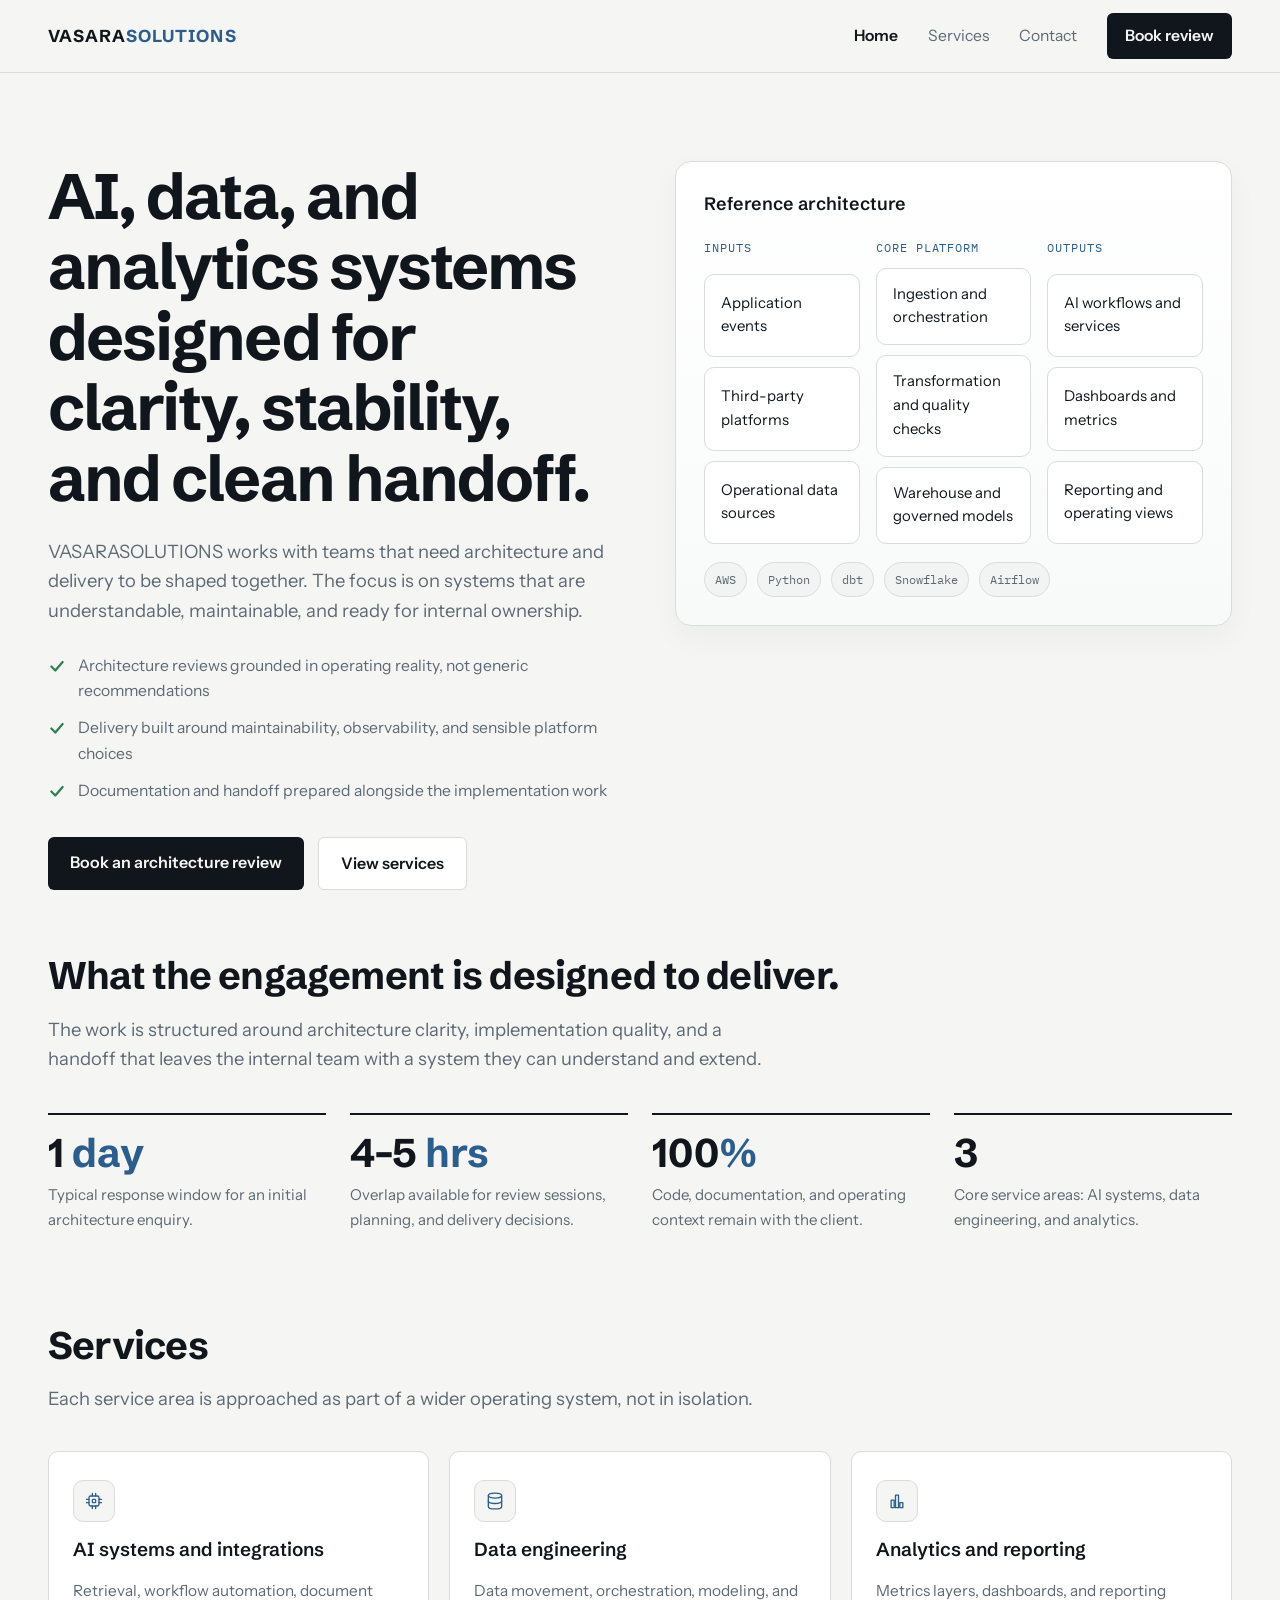
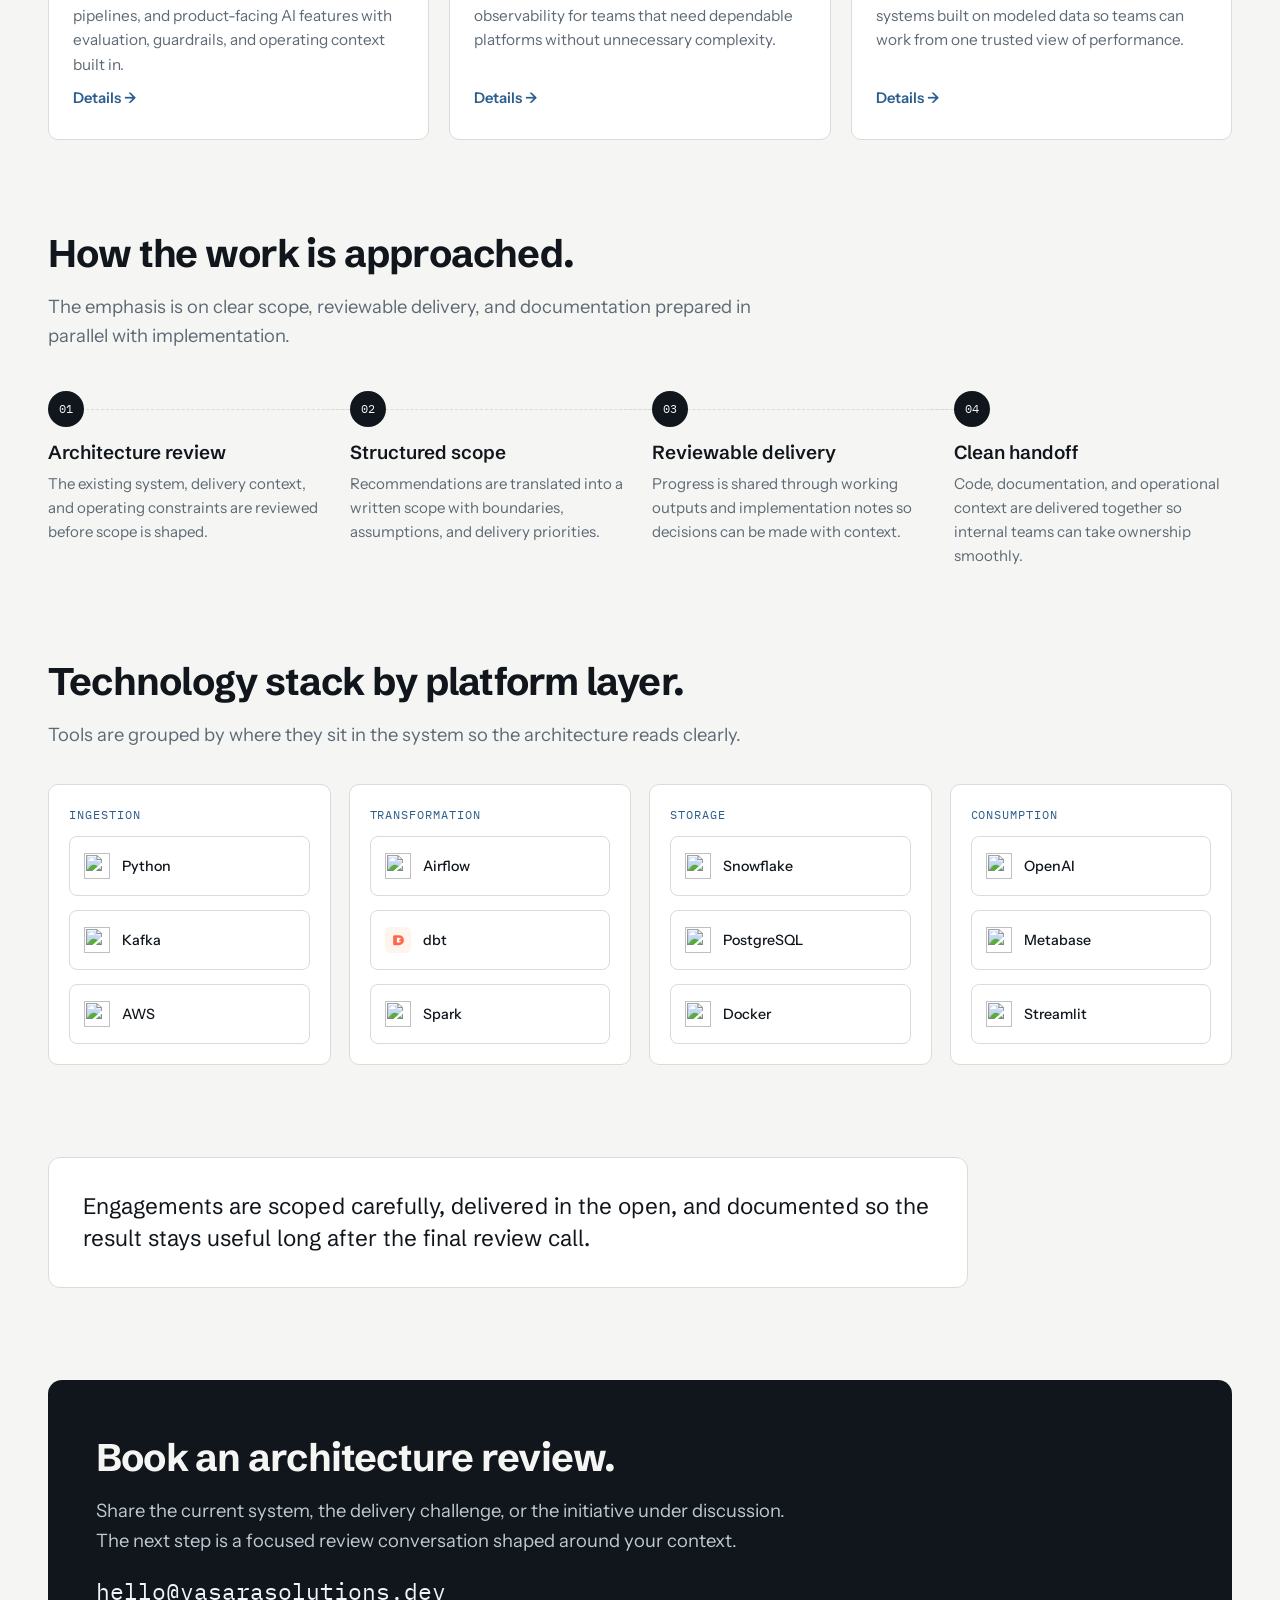
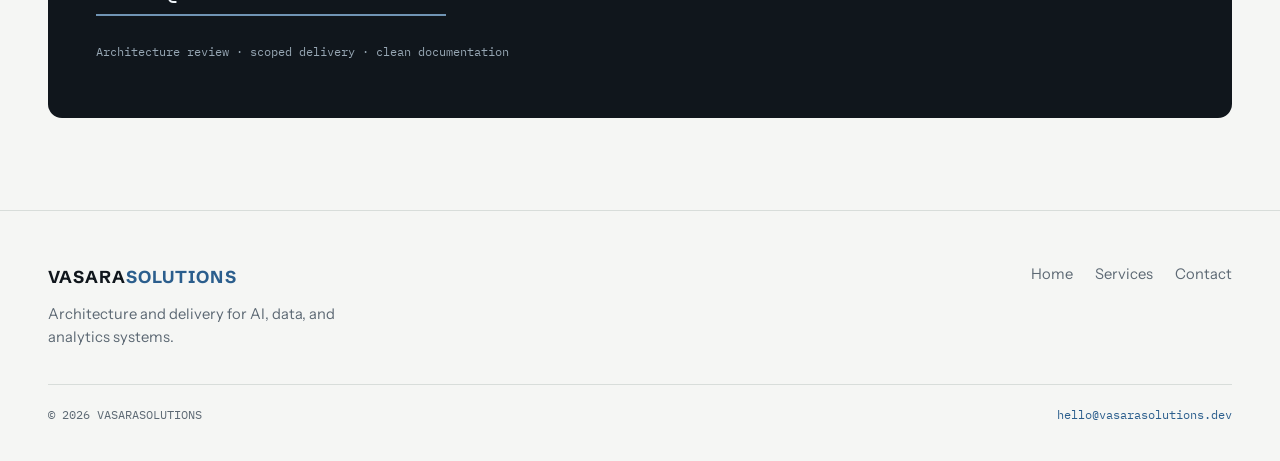
==== commit 305decd1: "Rebranded home page to VASARASOLUTIONS - Updated title, meta tags, and JSON-LD name to VASARASOLUTIO" ====
--- a/index.html
+++ b/index.html
@@ -3,17 +3,18 @@
 <head>
   <meta charset="UTF-8" />
   <meta name="viewport" content="width=device-width, initial-scale=1.0" />
-  <title>WAKEUPANDWORK — AI, Data Engineering & Analytics</title>
+  <title>VASARASOLUTIONS — AI, Data Engineering & Analytics</title>
   <meta name="description" content="Architecture and delivery for AI integrations, data engineering, and analytics systems designed for clarity, stability, and clean handoff." />
   <meta name="theme-color" content="#f5f6f4" />
   <meta property="og:type" content="website" />
-  <meta property="og:title" content="WAKEUPANDWORK — AI, Data Engineering & Analytics" />
+  <meta property="og:url" content="https://vasarasolutions.dev/" />
+  <meta property="og:title" content="VASARASOLUTIONS — AI, Data Engineering & Analytics" />
   <meta property="og:description" content="Architecture and delivery for AI integrations, data engineering, and analytics systems designed for clarity, stability, and clean handoff." />
-  <meta property="og:image" content="assets/social-card.svg" />
-  <meta property="twitter:card" content="summary_large_image" />
-  <meta property="twitter:title" content="WAKEUPANDWORK — AI, Data Engineering & Analytics" />
-  <meta property="twitter:description" content="Architecture and delivery for AI integrations, data engineering, and analytics systems designed for clarity, stability, and clean handoff." />
-  <meta property="twitter:image" content="assets/social-card.svg" />
+  <meta property="og:image" content="https://vasarasolutions.dev/assets/social-card.png" />
+  <meta name="twitter:card" content="summary_large_image" />
+  <meta name="twitter:title" content="VASARASOLUTIONS — AI, Data Engineering & Analytics" />
+  <meta name="twitter:description" content="Architecture and delivery for AI integrations, data engineering, and analytics systems designed for clarity, stability, and clean handoff." />
+  <meta name="twitter:image" content="https://vasarasolutions.dev/assets/social-card.png" />
   <link rel="icon" href="assets/favicon.svg" type="image/svg+xml" />
   <link rel="preconnect" href="https://fonts.googleapis.com" />
   <link rel="preconnect" href="https://fonts.gstatic.com" crossorigin />
@@ -23,9 +24,9 @@
     {
       "@context": "https://schema.org",
       "@type": "ProfessionalService",
-      "name": "WAKEUPANDWORK",
+      "name": "VASARASOLUTIONS",
       "description": "Architecture and delivery for AI integrations, data engineering, and analytics systems.",
-      "email": "hello@wakeupandwork.dev",
+      "email": "hello@vasarasolutions.dev",
       "address": {
         "@type": "PostalAddress",
         "addressLocality": "Hyderabad",
@@ -43,7 +44,7 @@
 
 <header class="site-header">
   <div class="wrap">
-    <a class="logo" href="index.html">WAKEUP<span>&amp;WORK</span></a>
+    <a class="logo" href="index.html">VASARA<span>SOLUTIONS</span></a>
     <button class="menu-btn" aria-expanded="false" aria-controls="nav">menu</button>
     <nav class="main-nav" id="nav">
       <a href="index.html" class="active">Home</a>
@@ -59,7 +60,7 @@
     <div class="wrap hero-grid">
       <div>
         <h1>AI, data, and analytics systems designed for clarity, stability, and clean handoff.</h1>
-        <p class="lede">WAKEUPANDWORK works with teams that need architecture and delivery to be shaped together. The focus is on systems that are understandable, maintainable, and ready for internal ownership.</p>
+        <p class="lede">VASARASOLUTIONS works with teams that need architecture and delivery to be shaped together. The focus is on systems that are understandable, maintainable, and ready for internal ownership.</p>
         <ul class="hero-points">
           <li>
             <svg viewBox="0 0 16 16" fill="none" stroke="currentColor" stroke-width="2" stroke-linecap="round" stroke-linejoin="round" aria-hidden="true"><path d="M3 8.5 6.5 12 13 4.5"/></svg>
@@ -253,7 +254,7 @@
       <div class="cta-band reveal">
         <h2>Book an architecture review.</h2>
         <p class="lede">Share the current system, the delivery challenge, or the initiative under discussion. The next step is a focused review conversation shaped around your context.</p>
-        <a class="contact-email" href="mailto:hello@wakeupandwork.dev">hello@wakeupandwork.dev</a>
+        <a class="contact-email" href="mailto:hello@vasarasolutions.dev">hello@vasarasolutions.dev</a>
         <p class="fine">Architecture review · scoped delivery · clean documentation</p>
       </div>
     </div>
@@ -264,7 +265,7 @@
   <div class="wrap">
     <div class="foot-simple">
       <div>
-        <div class="logo">WAKEUP<span>&amp;WORK</span></div>
+        <div class="logo">VASARA<span>SOLUTIONS</span></div>
         <p>Architecture and delivery for AI, data, and analytics systems.</p>
       </div>
       <nav class="foot-nav" aria-label="Footer">
@@ -274,8 +275,8 @@
       </nav>
     </div>
     <div class="foot-bottom">
-      <div>© 2026 WAKEUPANDWORK</div>
-      <div><a href="mailto:hello@wakeupandwork.dev">hello@wakeupandwork.dev</a></div>
+      <div>© 2026 VASARASOLUTIONS</div>
+      <div><a href="mailto:hello@vasarasolutions.dev">hello@vasarasolutions.dev</a></div>
     </div>
   </div>
 </footer>
--- a/css/styles.css
+++ b/css/styles.css
@@ -1,4 +1,4 @@
-/* WAKEUPANDWORK — shared styles */
+/* VASARASOLUTIONS — shared styles */
 
 :root {
   --paper: #f5f6f4;
@@ -537,6 +537,7 @@
   .steps-flow.three {
     grid-template-columns: 1fr;
   }
+  .step-col .track::before { display: none; }
 }
 
 @media (max-width: 860px) {
@@ -553,7 +554,6 @@
     column-gap: 16px;
   }
   .step-col .track { grid-row: 1 / 3; align-items: flex-start; margin-bottom: 0; height: auto; }
-  .step-col .track::before { display: none; }
   .step-col h3, .step-col p { grid-column: 2; }
   nav.main-nav {
     display: none;
